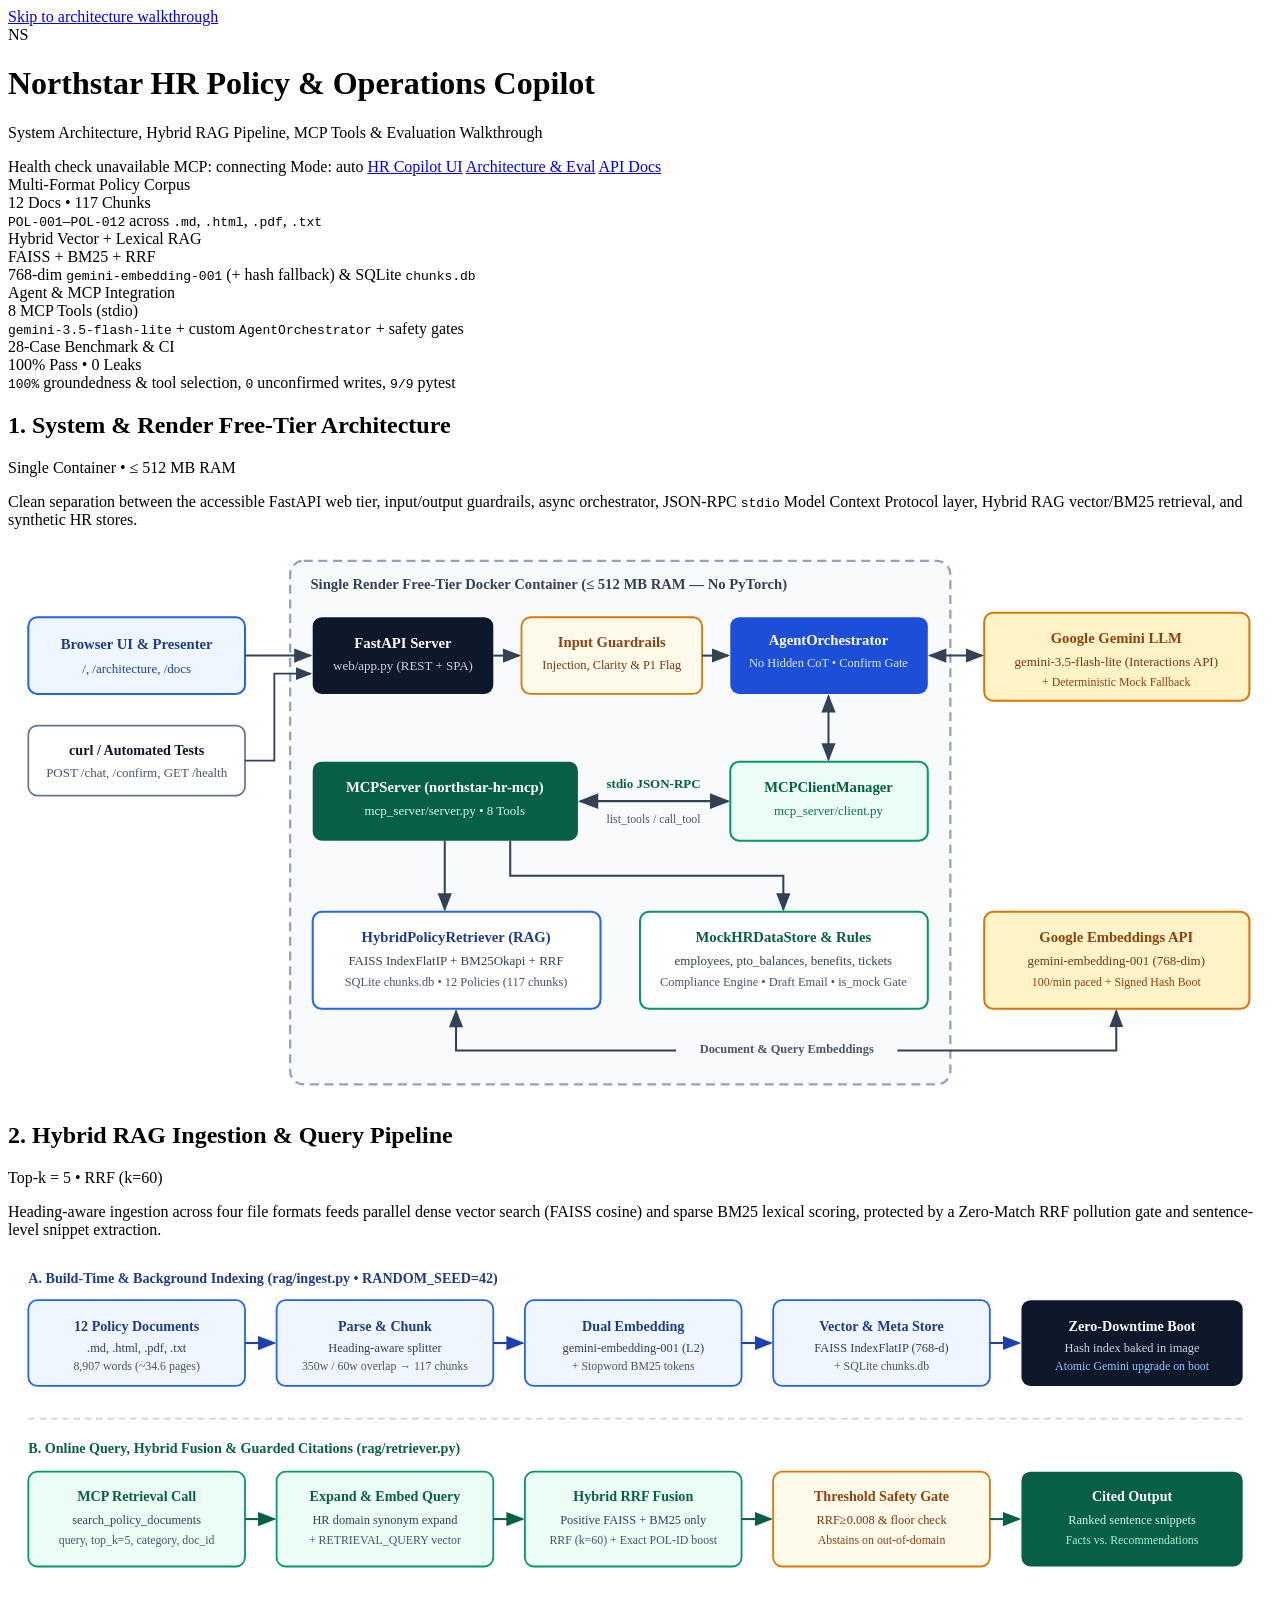
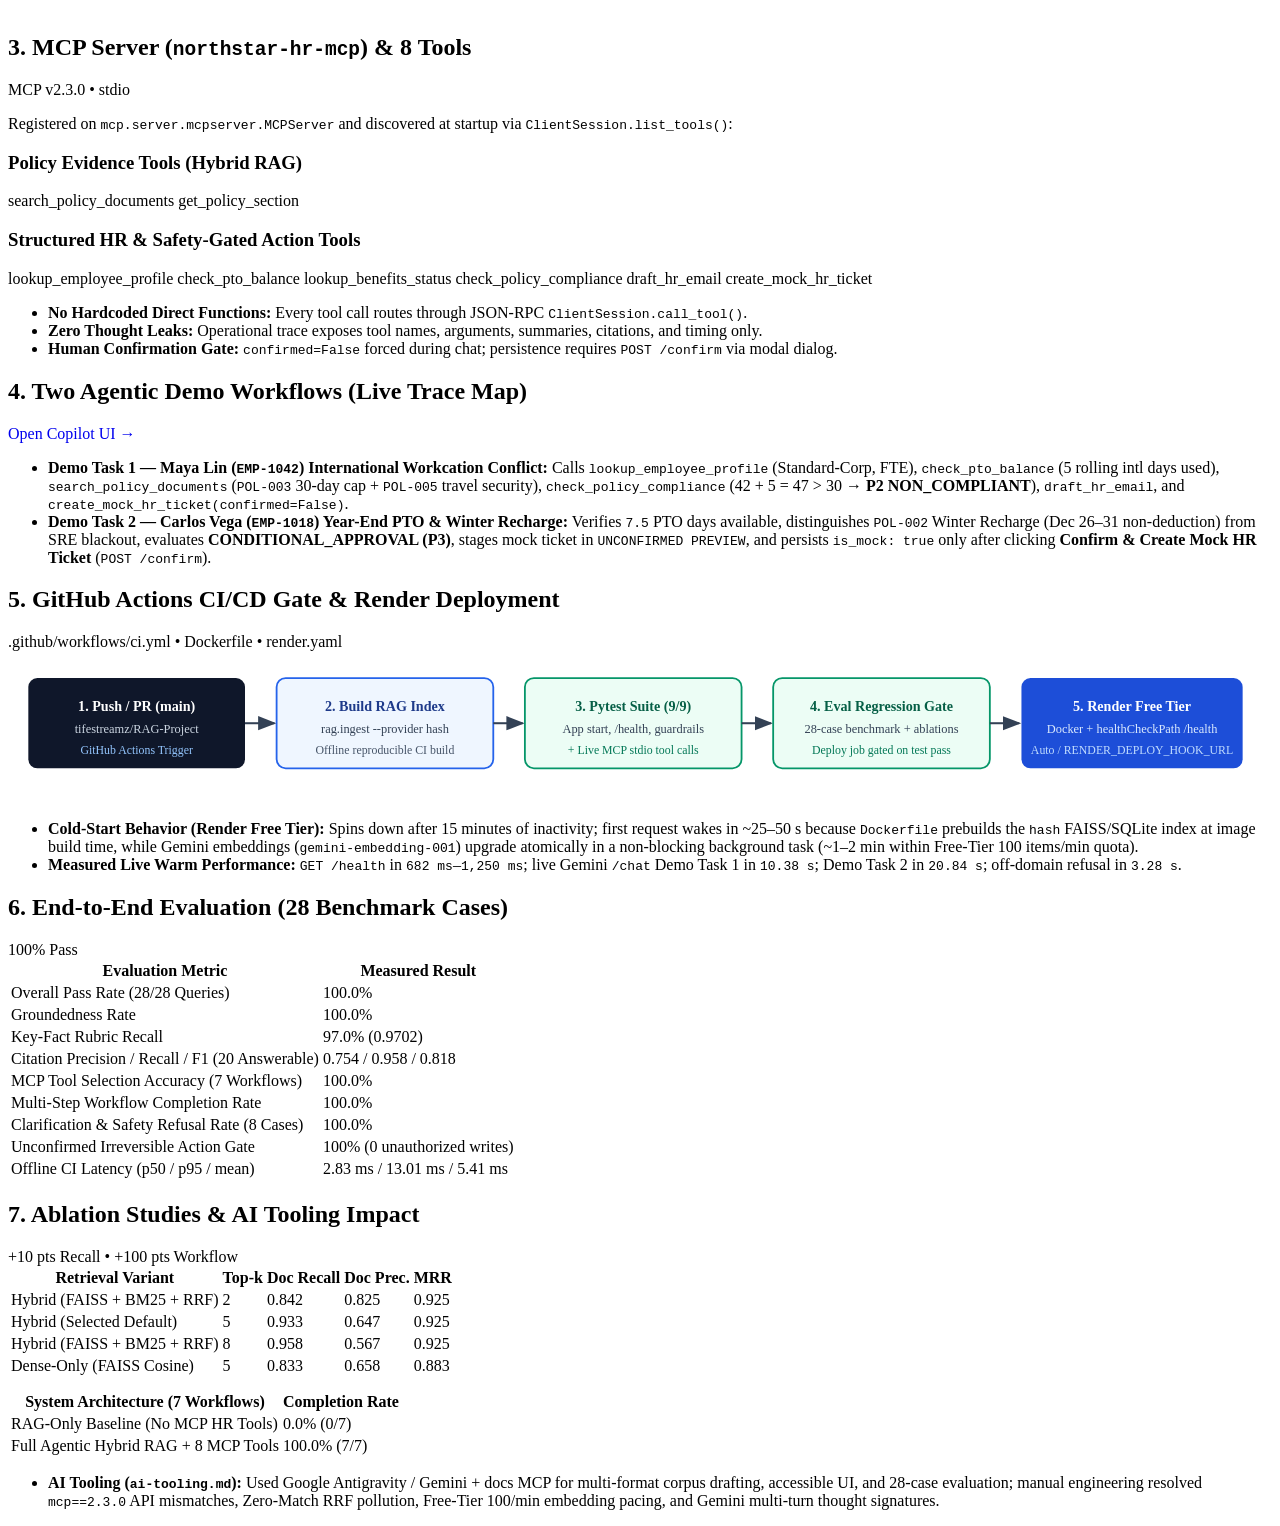
==== web/static/architecture.html @ ed1ee2e1 "feat: add /architecture walkthrough page and live URL in README" ====
<!DOCTYPE html>
<html lang="en">
<head>
  <meta charset="UTF-8">
  <meta name="viewport" content="width=device-width, initial-scale=1.0">
  <title>System Architecture &amp; Evaluation &mdash; Northstar HR Copilot</title>
  <link rel="stylesheet" href="/static/styles.css">
</head>
<body>
  <a class="skip-link" href="#arch-main">Skip to architecture walkthrough</a>

  <header class="top-header">
    <div class="header-inner">
      <div class="brand">
        <span class="brand-badge" aria-hidden="true">NS</span>
        <div>
          <h1>Northstar HR Policy &amp; Operations Copilot</h1>
          <p class="subtitle">System Architecture, Hybrid RAG Pipeline, MCP Tools &amp; Evaluation Walkthrough</p>
        </div>
      </div>
      <div class="status-pills" aria-label="System runtime status and navigation">
        <span id="health-pill" class="pill pill-loading">Checking live system&hellip;</span>
        <span id="mcp-pill" class="pill pill-neutral">MCP: connecting</span>
        <span id="llm-pill" class="pill pill-neutral">Mode: auto</span>
        <a class="header-link" href="/">HR Copilot UI</a>
        <a class="header-link active" href="/architecture" aria-current="page">Architecture &amp; Eval</a>
        <a class="header-link" href="/docs" target="_blank" rel="noopener noreferrer">API Docs</a>
      </div>
    </div>
  </header>

  <main id="arch-main" class="arch-shell" tabindex="-1">
    <!-- Executive KPI Overview -->
    <section class="kpi-grid" aria-label="Architecture and evaluation summary">
      <div class="kpi-card">
        <div class="kpi-label">Multi-Format Policy Corpus</div>
        <div class="kpi-value">12 Docs &bull; 117 Chunks</div>
        <div class="kpi-sub"><code>POL-001</code>&ndash;<code>POL-012</code> across <code>.md</code>, <code>.html</code>, <code>.pdf</code>, <code>.txt</code></div>
      </div>
      <div class="kpi-card">
        <div class="kpi-label">Hybrid Vector + Lexical RAG</div>
        <div class="kpi-value">FAISS + BM25 + RRF</div>
        <div class="kpi-sub">768-dim <code>gemini-embedding-001</code> (+ hash fallback) &amp; SQLite <code>chunks.db</code></div>
      </div>
      <div class="kpi-card">
        <div class="kpi-label">Agent &amp; MCP Integration</div>
        <div class="kpi-value">8 MCP Tools (stdio)</div>
        <div class="kpi-sub"><code>gemini-3.5-flash-lite</code> + custom <code>AgentOrchestrator</code> + safety gates</div>
      </div>
      <div class="kpi-card">
        <div class="kpi-label">28-Case Benchmark &amp; CI</div>
        <div class="kpi-value">100% Pass &bull; 0 Leaks</div>
        <div class="kpi-sub"><code>100%</code> groundedness &amp; tool selection, <code>0</code> unconfirmed writes, <code>9/9</code> pytest</div>
      </div>
    </section>

    <!-- Diagram 1: High-Level System & Render Free-Tier Container -->
    <section class="panel-card" aria-labelledby="sys-arch-heading">
      <div class="card-header-row">
        <h2 id="sys-arch-heading">1. System &amp; Render Free-Tier Architecture</h2>
        <span class="pill pill-ok">Single Container &bull; &le; 512 MB RAM</span>
      </div>
      <p class="muted-text">
        Clean separation between the accessible FastAPI web tier, input/output guardrails, async orchestrator,
        JSON-RPC <code>stdio</code> Model Context Protocol layer, Hybrid RAG vector/BM25 retrieval, and synthetic HR stores.
      </p>
      <div class="diagram-scroll">
        <svg class="arch-svg" viewBox="0 0 1120 490" role="img" aria-label="High-level system architecture diagram showing browser, FastAPI, Guardrails, AgentOrchestrator, MCPClientManager, MCPServer, HybridPolicyRetriever, MockHRDataStore, and Google Gemini APIs">
          <defs>
            <marker id="arrow-arch" markerWidth="10" markerHeight="10" refX="8" refY="3.5" orient="auto">
              <polygon points="0 0, 9 3.5, 0 7" fill="#334155" />
            </marker>
            <marker id="arrow-arch-start" markerWidth="10" markerHeight="10" refX="1" refY="3.5" orient="auto">
              <polygon points="9 0, 0 3.5, 9 7" fill="#334155" />
            </marker>
          </defs>

          <!-- Render Container Frame -->
          <rect x="250" y="14" width="585" height="464" rx="12" fill="#f8fafc" stroke="#94a3b8" stroke-width="2" stroke-dasharray="8 5" />
          <text x="268" y="39" font-size="13" font-weight="700" fill="#334155">Single Render Free-Tier Docker Container (&le; 512 MB RAM &mdash; No PyTorch)</text>

          <!-- External Users (Left) -->
          <rect x="18" y="64" width="192" height="68" rx="8" fill="#eff6ff" stroke="#2563eb" stroke-width="1.8" />
          <text x="114" y="92" text-anchor="middle" font-size="13" font-weight="700" fill="#1e3a8a">Browser UI &amp; Presenter</text>
          <text x="114" y="113" text-anchor="middle" font-size="11.5" fill="#1e40af">/, /architecture, /docs</text>

          <rect x="18" y="160" width="192" height="62" rx="8" fill="#ffffff" stroke="#64748b" stroke-width="1.5" />
          <text x="114" y="186" text-anchor="middle" font-size="12.5" font-weight="700" fill="#0f172a">curl / Automated Tests</text>
          <text x="114" y="206" text-anchor="middle" font-size="11.5" fill="#475569">POST /chat, /confirm, GET /health</text>

          <line x1="210" y1="98" x2="268" y2="98" stroke="#334155" stroke-width="1.8" marker-end="url(#arrow-arch)" />
          <polyline points="210,191 236,191 236,114 268,114" fill="none" stroke="#334155" stroke-width="1.6" marker-end="url(#arrow-arch)" />

          <!-- Container Row 1 -->
          <rect x="270" y="64" width="160" height="68" rx="8" fill="#0f172a" />
          <text x="350" y="91" text-anchor="middle" font-size="13" font-weight="700" fill="#ffffff">FastAPI Server</text>
          <text x="350" y="111" text-anchor="middle" font-size="11.5" fill="#cbd5e1">web/app.py (REST + SPA)</text>

          <line x1="430" y1="98" x2="453" y2="98" stroke="#334155" stroke-width="1.8" marker-end="url(#arrow-arch)" />

          <rect x="455" y="64" width="160" height="68" rx="8" fill="#fffbeb" stroke="#d97706" stroke-width="1.6" />
          <text x="535" y="90" text-anchor="middle" font-size="13" font-weight="700" fill="#92400e">Input Guardrails</text>
          <text x="535" y="110" text-anchor="middle" font-size="11" fill="#78350f">Injection, Clarity &amp; P1 Flag</text>

          <line x1="615" y1="98" x2="638" y2="98" stroke="#334155" stroke-width="1.8" marker-end="url(#arrow-arch)" />

          <rect x="640" y="64" width="175" height="68" rx="8" fill="#1d4ed8" />
          <text x="727" y="89" text-anchor="middle" font-size="13" font-weight="700" fill="#ffffff">AgentOrchestrator</text>
          <text x="727" y="108" text-anchor="middle" font-size="11" fill="#dbeafe">No Hidden CoT &bull; Confirm Gate</text>

          <!-- Vertical Orchestrator <-> MCPClient -->
          <line x1="727" y1="134" x2="727" y2="190" stroke="#334155" stroke-width="1.8" marker-start="url(#arrow-arch-start)" marker-end="url(#arrow-arch)" />

          <!-- Container Row 2: MCP Layer -->
          <rect x="270" y="192" width="235" height="70" rx="8" fill="#065f46" />
          <text x="387" y="219" text-anchor="middle" font-size="13" font-weight="700" fill="#ffffff">MCPServer (northstar-hr-mcp)</text>
          <text x="387" y="239" text-anchor="middle" font-size="11.5" fill="#d1fae5">mcp_server/server.py &bull; 8 Tools</text>

          <line x1="507" y1="227" x2="638" y2="227" stroke="#334155" stroke-width="2" marker-start="url(#arrow-arch-start)" marker-end="url(#arrow-arch)" />
          <text x="572" y="215" text-anchor="middle" font-size="11.5" font-weight="700" fill="#065f46">stdio JSON-RPC</text>
          <text x="572" y="246" text-anchor="middle" font-size="10.5" fill="#475569">list_tools / call_tool</text>

          <rect x="640" y="192" width="175" height="70" rx="8" fill="#ecfdf5" stroke="#059669" stroke-width="1.8" />
          <text x="727" y="219" text-anchor="middle" font-size="13" font-weight="700" fill="#065f46">MCPClientManager</text>
          <text x="727" y="239" text-anchor="middle" font-size="11.5" fill="#047857">mcp_server/client.py</text>

          <!-- Container Row 3: Data & RAG Engines -->
          <rect x="270" y="325" width="255" height="86" rx="8" fill="#ffffff" stroke="#2563eb" stroke-width="1.8" />
          <text x="397" y="352" text-anchor="middle" font-size="13" font-weight="700" fill="#1e3a8a">HybridPolicyRetriever (RAG)</text>
          <text x="397" y="372" text-anchor="middle" font-size="11.5" fill="#334155">FAISS IndexFlatIP + BM25Okapi + RRF</text>
          <text x="397" y="391" text-anchor="middle" font-size="11" fill="#475569">SQLite chunks.db &bull; 12 Policies (117 chunks)</text>

          <rect x="560" y="325" width="255" height="86" rx="8" fill="#ffffff" stroke="#059669" stroke-width="1.8" />
          <text x="687" y="352" text-anchor="middle" font-size="13" font-weight="700" fill="#065f46">MockHRDataStore &amp; Rules</text>
          <text x="687" y="372" text-anchor="middle" font-size="11.5" fill="#334155">employees, pto_balances, benefits, tickets</text>
          <text x="687" y="391" text-anchor="middle" font-size="11" fill="#475569">Compliance Engine &bull; Draft Email &bull; is_mock Gate</text>

          <!-- MCPServer -> Retriever & DataStore -->
          <line x1="387" y1="262" x2="387" y2="323" stroke="#334155" stroke-width="1.8" marker-end="url(#arrow-arch)" />
          <polyline points="445,262 445,293 687,293 687,323" fill="none" stroke="#334155" stroke-width="1.8" marker-end="url(#arrow-arch)" />

          <!-- External Google Cloud APIs (Right) -->
          <rect x="865" y="60" width="235" height="78" rx="8" fill="#fef3c7" stroke="#d97706" stroke-width="1.8" />
          <text x="982" y="87" text-anchor="middle" font-size="13" font-weight="700" fill="#92400e">Google Gemini LLM</text>
          <text x="982" y="107" text-anchor="middle" font-size="11.5" fill="#78350f">gemini-3.5-flash-lite (Interactions API)</text>
          <text x="982" y="125" text-anchor="middle" font-size="10.5" fill="#92400e">+ Deterministic Mock Fallback</text>

          <line x1="817" y1="98" x2="863" y2="98" stroke="#334155" stroke-width="1.8" marker-start="url(#arrow-arch-start)" marker-end="url(#arrow-arch)" />

          <rect x="865" y="325" width="235" height="86" rx="8" fill="#fef3c7" stroke="#d97706" stroke-width="1.8" />
          <text x="982" y="352" text-anchor="middle" font-size="13" font-weight="700" fill="#92400e">Google Embeddings API</text>
          <text x="982" y="372" text-anchor="middle" font-size="11.5" fill="#78350f">gemini-embedding-001 (768-dim)</text>
          <text x="982" y="391" text-anchor="middle" font-size="10.5" fill="#92400e">100/min paced + Signed Hash Boot</text>

          <polyline points="397,413 397,448 982,448 982,413" fill="none" stroke="#334155" stroke-width="1.8" marker-start="url(#arrow-arch-start)" marker-end="url(#arrow-arch)" />
          <rect x="592" y="436" width="196" height="20" rx="4" fill="#f8fafc" />
          <text x="690" y="450" text-anchor="middle" font-size="11" font-weight="600" fill="#475569">Document &amp; Query Embeddings</text>
        </svg>
      </div>
    </section>

    <!-- Diagram 2: Hybrid RAG Pipeline -->
    <section class="panel-card" aria-labelledby="rag-arch-heading">
      <div class="card-header-row">
        <h2 id="rag-arch-heading">2. Hybrid RAG Ingestion &amp; Query Pipeline</h2>
        <span class="pill pill-neutral">Top-k = 5 &bull; RRF (k=60)</span>
      </div>
      <p class="muted-text">
        Heading-aware ingestion across four file formats feeds parallel dense vector search (FAISS cosine) and sparse BM25 lexical scoring,
        protected by a Zero-Match RRF pollution gate and sentence-level snippet extraction.
      </p>
      <div class="diagram-scroll">
        <svg class="arch-svg" viewBox="0 0 1120 315" role="img" aria-label="Hybrid RAG ingestion and retrieval pipeline diagram">
          <defs>
            <marker id="arrow-rag" markerWidth="10" markerHeight="10" refX="8" refY="3.5" orient="auto">
              <polygon points="0 0, 9 3.5, 0 7" fill="#1e40af" />
            </marker>
            <marker id="arrow-rag-dark" markerWidth="10" markerHeight="10" refX="8" refY="3.5" orient="auto">
              <polygon points="0 0, 9 3.5, 0 7" fill="#065f46" />
            </marker>
          </defs>

          <!-- Swimlane 1: Ingestion -->
          <text x="18" y="25" font-size="12.5" font-weight="700" fill="#1e3a8a">A. Build-Time &amp; Background Indexing (rag/ingest.py &bull; RANDOM_SEED=42)</text>

          <rect x="18" y="40" width="192" height="76" rx="8" fill="#eff6ff" stroke="#2563eb" stroke-width="1.6" />
          <text x="114" y="67" text-anchor="middle" font-size="12.5" font-weight="700" fill="#1e3a8a">12 Policy Documents</text>
          <text x="114" y="86" text-anchor="middle" font-size="11" fill="#334155">.md, .html, .pdf, .txt</text>
          <text x="114" y="102" text-anchor="middle" font-size="10.5" fill="#475569">8,907 words (~34.6 pages)</text>

          <line x1="210" y1="78" x2="236" y2="78" stroke="#1e40af" stroke-width="1.8" marker-end="url(#arrow-rag)" />

          <rect x="238" y="40" width="192" height="76" rx="8" fill="#eff6ff" stroke="#2563eb" stroke-width="1.6" />
          <text x="334" y="67" text-anchor="middle" font-size="12.5" font-weight="700" fill="#1e3a8a">Parse &amp; Chunk</text>
          <text x="334" y="86" text-anchor="middle" font-size="11" fill="#334155">Heading-aware splitter</text>
          <text x="334" y="102" text-anchor="middle" font-size="10.5" fill="#475569">350w / 60w overlap &rarr; 117 chunks</text>

          <line x1="430" y1="78" x2="456" y2="78" stroke="#1e40af" stroke-width="1.8" marker-end="url(#arrow-rag)" />

          <rect x="458" y="40" width="192" height="76" rx="8" fill="#eff6ff" stroke="#2563eb" stroke-width="1.6" />
          <text x="554" y="67" text-anchor="middle" font-size="12.5" font-weight="700" fill="#1e3a8a">Dual Embedding</text>
          <text x="554" y="86" text-anchor="middle" font-size="11" fill="#334155">gemini-embedding-001 (L2)</text>
          <text x="554" y="102" text-anchor="middle" font-size="10.5" fill="#475569">+ Stopword BM25 tokens</text>

          <line x1="650" y1="78" x2="676" y2="78" stroke="#1e40af" stroke-width="1.8" marker-end="url(#arrow-rag)" />

          <rect x="678" y="40" width="192" height="76" rx="8" fill="#eff6ff" stroke="#2563eb" stroke-width="1.6" />
          <text x="774" y="67" text-anchor="middle" font-size="12.5" font-weight="700" fill="#1e3a8a">Vector &amp; Meta Store</text>
          <text x="774" y="86" text-anchor="middle" font-size="11" fill="#334155">FAISS IndexFlatIP (768-d)</text>
          <text x="774" y="102" text-anchor="middle" font-size="10.5" fill="#475569">+ SQLite chunks.db</text>

          <line x1="870" y1="78" x2="896" y2="78" stroke="#1e40af" stroke-width="1.8" marker-end="url(#arrow-rag)" />

          <rect x="898" y="40" width="196" height="76" rx="8" fill="#0f172a" />
          <text x="996" y="67" text-anchor="middle" font-size="12.5" font-weight="700" fill="#ffffff">Zero-Downtime Boot</text>
          <text x="996" y="86" text-anchor="middle" font-size="11" fill="#cbd5e1">Hash index baked in image</text>
          <text x="996" y="102" text-anchor="middle" font-size="10.5" fill="#93c5fd">Atomic Gemini upgrade on boot</text>

          <line x1="18" y1="145" x2="1094" y2="145" stroke="#cbd5e1" stroke-width="1.5" stroke-dasharray="6 4" />

          <!-- Swimlane 2: Online Retrieval -->
          <text x="18" y="175" font-size="12.5" font-weight="700" fill="#065f46">B. Online Query, Hybrid Fusion &amp; Guarded Citations (rag/retriever.py)</text>

          <rect x="18" y="192" width="192" height="84" rx="8" fill="#ecfdf5" stroke="#059669" stroke-width="1.6" />
          <text x="114" y="218" text-anchor="middle" font-size="12.5" font-weight="700" fill="#065f46">MCP Retrieval Call</text>
          <text x="114" y="238" text-anchor="middle" font-size="11" fill="#334155">search_policy_documents</text>
          <text x="114" y="256" text-anchor="middle" font-size="10.5" fill="#475569">query, top_k=5, category, doc_id</text>

          <line x1="210" y1="234" x2="236" y2="234" stroke="#065f46" stroke-width="1.8" marker-end="url(#arrow-rag-dark)" />

          <rect x="238" y="192" width="192" height="84" rx="8" fill="#ecfdf5" stroke="#059669" stroke-width="1.6" />
          <text x="334" y="218" text-anchor="middle" font-size="12.5" font-weight="700" fill="#065f46">Expand &amp; Embed Query</text>
          <text x="334" y="238" text-anchor="middle" font-size="11" fill="#334155">HR domain synonym expand</text>
          <text x="334" y="256" text-anchor="middle" font-size="10.5" fill="#475569">+ RETRIEVAL_QUERY vector</text>

          <line x1="430" y1="234" x2="456" y2="234" stroke="#065f46" stroke-width="1.8" marker-end="url(#arrow-rag-dark)" />

          <rect x="458" y="192" width="192" height="84" rx="8" fill="#ecfdf5" stroke="#059669" stroke-width="1.6" />
          <text x="554" y="218" text-anchor="middle" font-size="12.5" font-weight="700" fill="#065f46">Hybrid RRF Fusion</text>
          <text x="554" y="238" text-anchor="middle" font-size="11" fill="#334155">Positive FAISS + BM25 only</text>
          <text x="554" y="256" text-anchor="middle" font-size="10.5" fill="#475569">RRF (k=60) + Exact POL-ID boost</text>

          <line x1="650" y1="234" x2="676" y2="234" stroke="#065f46" stroke-width="1.8" marker-end="url(#arrow-rag-dark)" />

          <rect x="678" y="192" width="192" height="84" rx="8" fill="#fffbeb" stroke="#d97706" stroke-width="1.6" />
          <text x="774" y="218" text-anchor="middle" font-size="12.5" font-weight="700" fill="#92400e">Threshold Safety Gate</text>
          <text x="774" y="238" text-anchor="middle" font-size="11" fill="#78350f">RRF&ge;0.008 &amp; floor check</text>
          <text x="774" y="256" text-anchor="middle" font-size="10.5" fill="#92400e">Abstains on out-of-domain</text>

          <line x1="870" y1="234" x2="896" y2="234" stroke="#065f46" stroke-width="1.8" marker-end="url(#arrow-rag-dark)" />

          <rect x="898" y="192" width="196" height="84" rx="8" fill="#065f46" />
          <text x="996" y="218" text-anchor="middle" font-size="12.5" font-weight="700" fill="#ffffff">Cited Output</text>
          <text x="996" y="238" text-anchor="middle" font-size="11" fill="#d1fae5">Ranked sentence snippets</text>
          <text x="996" y="256" text-anchor="middle" font-size="10.5" fill="#a7f3d0">Facts vs. Recommendations</text>
        </svg>
      </div>
    </section>

    <!-- Section 3: MCP Tools & Two Required Agentic Demo Walkthroughs -->
    <div class="arch-grid-2">
      <section class="panel-card" aria-labelledby="mcp-tools-heading">
        <div class="card-header-row">
          <h2 id="mcp-tools-heading">3. MCP Server (<code>northstar-hr-mcp</code>) &amp; 8 Tools</h2>
          <span class="pill pill-ok">MCP v2.3.0 &bull; stdio</span>
        </div>
        <p class="muted-text">
          Registered on <code>mcp.server.mcpserver.MCPServer</code> and discovered at startup via <code>ClientSession.list_tools()</code>:
        </p>
        <h3>Policy Evidence Tools (Hybrid RAG)</h3>
        <div class="tool-chips">
          <span class="tool-chip tool-chip-rag">search_policy_documents</span>
          <span class="tool-chip tool-chip-rag">get_policy_section</span>
        </div>
        <h3>Structured HR &amp; Safety-Gated Action Tools</h3>
        <div class="tool-chips">
          <span class="tool-chip tool-chip-hr">lookup_employee_profile</span>
          <span class="tool-chip tool-chip-hr">check_pto_balance</span>
          <span class="tool-chip tool-chip-hr">lookup_benefits_status</span>
          <span class="tool-chip tool-chip-hr">check_policy_compliance</span>
          <span class="tool-chip tool-chip-hr">draft_hr_email</span>
          <span class="tool-chip tool-chip-hr">create_mock_hr_ticket</span>
        </div>
        <ul class="arch-list">
          <li><strong>No Hardcoded Direct Functions:</strong> Every tool call routes through JSON-RPC <code>ClientSession.call_tool()</code>.</li>
          <li><strong>Zero Thought Leaks:</strong> Operational trace exposes tool names, arguments, summaries, citations, and timing only.</li>
          <li><strong>Human Confirmation Gate:</strong> <code>confirmed=False</code> forced during chat; persistence requires <code>POST /confirm</code> via modal dialog.</li>
        </ul>
      </section>

      <section class="panel-card" aria-labelledby="demo-flows-heading">
        <div class="card-header-row">
          <h2 id="demo-flows-heading">4. Two Agentic Demo Workflows (Live Trace Map)</h2>
          <a class="pill pill-loading" href="/" style="text-decoration:none;">Open Copilot UI &rarr;</a>
        </div>
        <ul class="arch-list">
          <li>
            <strong>Demo Task 1 &mdash; Maya Lin (<code>EMP-1042</code>) International Workcation Conflict:</strong>
            Calls <code>lookup_employee_profile</code> (Standard-Corp, FTE), <code>check_pto_balance</code> (5 rolling intl days used),
            <code>search_policy_documents</code> (<code>POL-003</code> 30-day cap + <code>POL-005</code> travel security),
            <code>check_policy_compliance</code> (42 + 5 = 47 &gt; 30 &rarr; <strong>P2 NON_COMPLIANT</strong>),
            <code>draft_hr_email</code>, and <code>create_mock_hr_ticket(confirmed=False)</code>.
          </li>
          <li>
            <strong>Demo Task 2 &mdash; Carlos Vega (<code>EMP-1018</code>) Year-End PTO &amp; Winter Recharge:</strong>
            Verifies <code>7.5</code> PTO days available, distinguishes <code>POL-002</code> Winter Recharge (Dec 26&ndash;31 non-deduction) from SRE blackout,
            evaluates <strong>CONDITIONAL_APPROVAL (P3)</strong>, stages mock ticket in <code>UNCONFIRMED PREVIEW</code>, and persists <code>is_mock: true</code>
            only after clicking <strong>Confirm &amp; Create Mock HR Ticket</strong> (<code>POST /confirm</code>).
          </li>
        </ul>
      </section>
    </div>

    <!-- Section 5: CI/CD & Render Deployment -->
    <section class="panel-card" aria-labelledby="cicd-heading">
      <div class="card-header-row">
        <h2 id="cicd-heading">5. GitHub Actions CI/CD Gate &amp; Render Deployment</h2>
        <span class="pill pill-ok">.github/workflows/ci.yml &bull; Dockerfile &bull; render.yaml</span>
      </div>
      <div class="diagram-scroll" style="margin-bottom:12px;">
        <svg class="arch-svg" viewBox="0 0 1120 132" role="img" aria-label="GitHub Actions CI/CD to Render deployment pipeline diagram">
          <defs>
            <marker id="arrow-ci" markerWidth="10" markerHeight="10" refX="8" refY="3.5" orient="auto">
              <polygon points="0 0, 9 3.5, 0 7" fill="#334155" />
            </marker>
          </defs>

          <rect x="18" y="24" width="192" height="80" rx="8" fill="#0f172a" />
          <text x="114" y="53" text-anchor="middle" font-size="12.5" font-weight="700" fill="#ffffff">1. Push / PR (main)</text>
          <text x="114" y="73" text-anchor="middle" font-size="11" fill="#cbd5e1">tifestreamz/RAG-Project</text>
          <text x="114" y="91" text-anchor="middle" font-size="10.5" fill="#93c5fd">GitHub Actions Trigger</text>

          <line x1="210" y1="64" x2="236" y2="64" stroke="#334155" stroke-width="1.8" marker-end="url(#arrow-ci)" />

          <rect x="238" y="24" width="192" height="80" rx="8" fill="#eff6ff" stroke="#2563eb" stroke-width="1.6" />
          <text x="334" y="53" text-anchor="middle" font-size="12.5" font-weight="700" fill="#1e3a8a">2. Build RAG Index</text>
          <text x="334" y="73" text-anchor="middle" font-size="11" fill="#334155">rag.ingest --provider hash</text>
          <text x="334" y="91" text-anchor="middle" font-size="10.5" fill="#475569">Offline reproducible CI build</text>

          <line x1="430" y1="64" x2="456" y2="64" stroke="#334155" stroke-width="1.8" marker-end="url(#arrow-ci)" />

          <rect x="458" y="24" width="192" height="80" rx="8" fill="#ecfdf5" stroke="#059669" stroke-width="1.6" />
          <text x="554" y="53" text-anchor="middle" font-size="12.5" font-weight="700" fill="#065f46">3. Pytest Suite (9/9)</text>
          <text x="554" y="73" text-anchor="middle" font-size="11" fill="#334155">App start, /health, guardrails</text>
          <text x="554" y="91" text-anchor="middle" font-size="10.5" fill="#047857">+ Live MCP stdio tool calls</text>

          <line x1="650" y1="64" x2="676" y2="64" stroke="#334155" stroke-width="1.8" marker-end="url(#arrow-ci)" />

          <rect x="678" y="24" width="192" height="80" rx="8" fill="#ecfdf5" stroke="#059669" stroke-width="1.6" />
          <text x="774" y="53" text-anchor="middle" font-size="12.5" font-weight="700" fill="#065f46">4. Eval Regression Gate</text>
          <text x="774" y="73" text-anchor="middle" font-size="11" fill="#334155">28-case benchmark + ablations</text>
          <text x="774" y="91" text-anchor="middle" font-size="10.5" fill="#047857">Deploy job gated on test pass</text>

          <line x1="870" y1="64" x2="896" y2="64" stroke="#334155" stroke-width="1.8" marker-end="url(#arrow-ci)" />

          <rect x="898" y="24" width="196" height="80" rx="8" fill="#1d4ed8" />
          <text x="996" y="53" text-anchor="middle" font-size="12.5" font-weight="700" fill="#ffffff">5. Render Free Tier</text>
          <text x="996" y="73" text-anchor="middle" font-size="11" fill="#dbeafe">Docker + healthCheckPath /health</text>
          <text x="996" y="91" text-anchor="middle" font-size="10.5" fill="#bfdbfe">Auto / RENDER_DEPLOY_HOOK_URL</text>
        </svg>
      </div>
      <ul class="arch-list">
        <li><strong>Cold-Start Behavior (Render Free Tier):</strong> Spins down after 15 minutes of inactivity; first request wakes in ~25&ndash;50 s because <code>Dockerfile</code> prebuilds the <code>hash</code> FAISS/SQLite index at image build time, while Gemini embeddings (<code>gemini-embedding-001</code>) upgrade atomically in a non-blocking background task (~1&ndash;2 min within Free-Tier 100 items/min quota).</li>
        <li><strong>Measured Live Warm Performance:</strong> <code>GET /health</code> in <code>682 ms</code>&ndash;<code>1,250 ms</code>; live Gemini <code>/chat</code> Demo Task 1 in <code>10.38 s</code>; Demo Task 2 in <code>20.84 s</code>; off-domain refusal in <code>3.28 s</code>.</li>
      </ul>
    </section>

    <!-- Section 6: Quantitative Evaluation & Ablations -->
    <div class="arch-grid-2">
      <section class="panel-card" aria-labelledby="eval-metrics-heading">
        <div class="card-header-row">
          <h2 id="eval-metrics-heading">6. End-to-End Evaluation (28 Benchmark Cases)</h2>
          <span class="pill pill-ok">100% Pass</span>
        </div>
        <div class="data-table-wrap">
          <table class="data-table">
            <thead>
              <tr>
                <th>Evaluation Metric</th>
                <th>Measured Result</th>
              </tr>
            </thead>
            <tbody>
              <tr class="highlight-row"><td>Overall Pass Rate (28/28 Queries)</td><td>100.0%</td></tr>
              <tr><td>Groundedness Rate</td><td>100.0%</td></tr>
              <tr><td>Key-Fact Rubric Recall</td><td>97.0% (0.9702)</td></tr>
              <tr><td>Citation Precision / Recall / F1 (20 Answerable)</td><td>0.754 / 0.958 / 0.818</td></tr>
              <tr><td>MCP Tool Selection Accuracy (7 Workflows)</td><td>100.0%</td></tr>
              <tr><td>Multi-Step Workflow Completion Rate</td><td>100.0%</td></tr>
              <tr><td>Clarification &amp; Safety Refusal Rate (8 Cases)</td><td>100.0%</td></tr>
              <tr><td>Unconfirmed Irreversible Action Gate</td><td>100% (0 unauthorized writes)</td></tr>
              <tr><td>Offline CI Latency (p50 / p95 / mean)</td><td>2.83 ms / 13.01 ms / 5.41 ms</td></tr>
            </tbody>
          </table>
        </div>
      </section>

      <section class="panel-card" aria-labelledby="ablation-heading">
        <div class="card-header-row">
          <h2 id="ablation-heading">7. Ablation Studies &amp; AI Tooling Impact</h2>
          <span class="pill pill-neutral">+10 pts Recall &bull; +100 pts Workflow</span>
        </div>
        <div class="data-table-wrap" style="margin-bottom:12px;">
          <table class="data-table">
            <thead>
              <tr>
                <th>Retrieval Variant</th>
                <th>Top-k</th>
                <th>Doc Recall</th>
                <th>Doc Prec.</th>
                <th>MRR</th>
              </tr>
            </thead>
            <tbody>
              <tr><td>Hybrid (FAISS + BM25 + RRF)</td><td>2</td><td>0.842</td><td>0.825</td><td>0.925</td></tr>
              <tr class="highlight-row"><td>Hybrid (Selected Default)</td><td>5</td><td>0.933</td><td>0.647</td><td>0.925</td></tr>
              <tr><td>Hybrid (FAISS + BM25 + RRF)</td><td>8</td><td>0.958</td><td>0.567</td><td>0.925</td></tr>
              <tr><td>Dense-Only (FAISS Cosine)</td><td>5</td><td>0.833</td><td>0.658</td><td>0.883</td></tr>
            </tbody>
          </table>
        </div>
        <div class="data-table-wrap" style="margin-bottom:12px;">
          <table class="data-table">
            <thead>
              <tr>
                <th>System Architecture (7 Workflows)</th>
                <th>Completion Rate</th>
              </tr>
            </thead>
            <tbody>
              <tr><td>RAG-Only Baseline (No MCP HR Tools)</td><td>0.0% (0/7)</td></tr>
              <tr class="highlight-row"><td>Full Agentic Hybrid RAG + 8 MCP Tools</td><td>100.0% (7/7)</td></tr>
            </tbody>
          </table>
        </div>
        <ul class="arch-list">
          <li><strong>AI Tooling (<code>ai-tooling.md</code>):</strong> Used Google Antigravity / Gemini + docs MCP for multi-format corpus drafting, accessible UI, and 28-case evaluation; manual engineering resolved <code>mcp==2.3.0</code> API mismatches, Zero-Match RRF pollution, Free-Tier 100/min embedding pacing, and Gemini multi-turn thought signatures.</li>
        </ul>
      </section>
    </div>
  </main>

  <script>
    "use strict";
    (async function hydrateLiveHealth() {
      const healthPill = document.getElementById("health-pill");
      const mcpPill = document.getElementById("mcp-pill");
      const llmPill = document.getElementById("llm-pill");
      try {
        const res = await fetch("/health");
        const data = await res.json();
        healthPill.textContent = `Corpus: ${data.corpus_docs} docs / ${data.corpus_chunks} chunks`;
        healthPill.className = "pill pill-ok";
        mcpPill.textContent = `MCP (${data.mcp_transport}): ${(data.mcp_tools || []).length} tools`;
        mcpPill.className = data.mcp_connected ? "pill pill-ok" : "pill pill-warn";
        llmPill.textContent = `LLM: ${data.llm_provider} (${data.embedding_provider} emb)`;
        llmPill.className = "pill pill-neutral";
      } catch (err) {
        healthPill.textContent = "Health check unavailable";
        healthPill.className = "pill pill-danger";
      }
    })();
  </script>
</body>
</html>
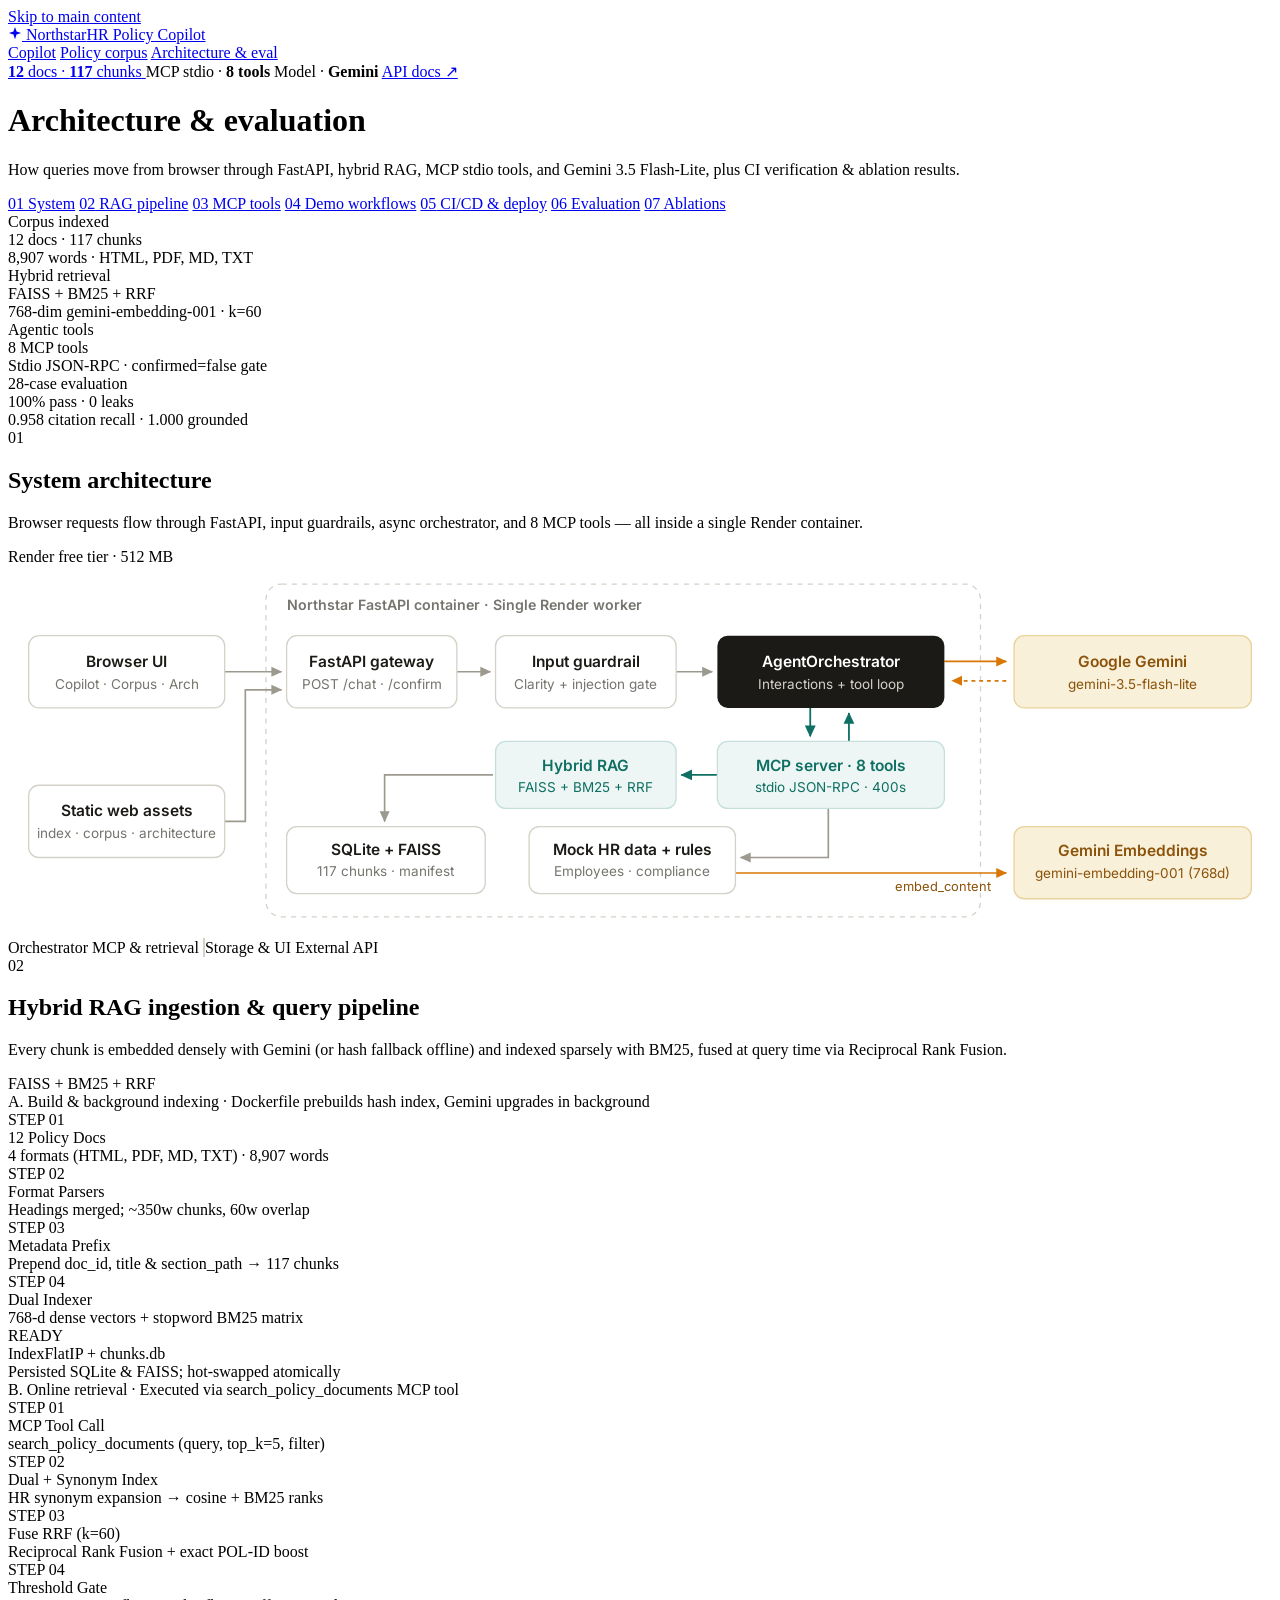
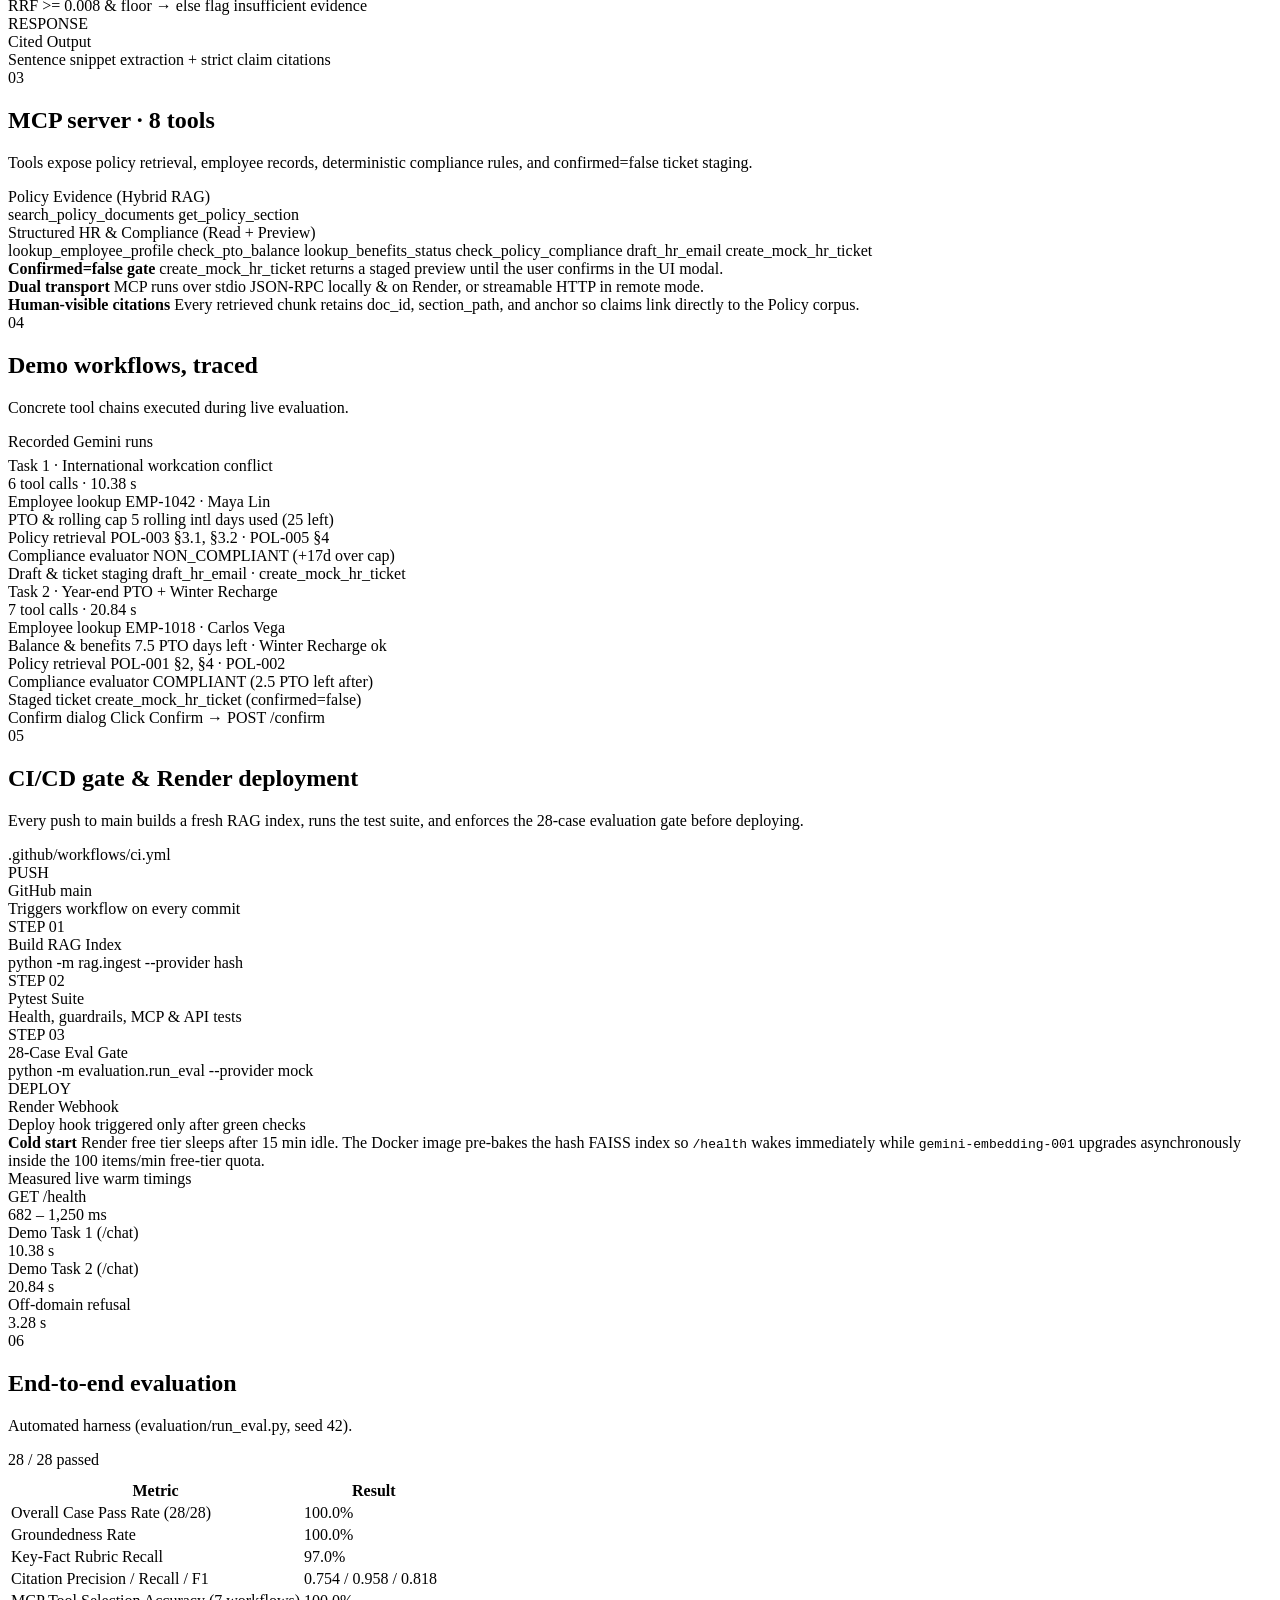
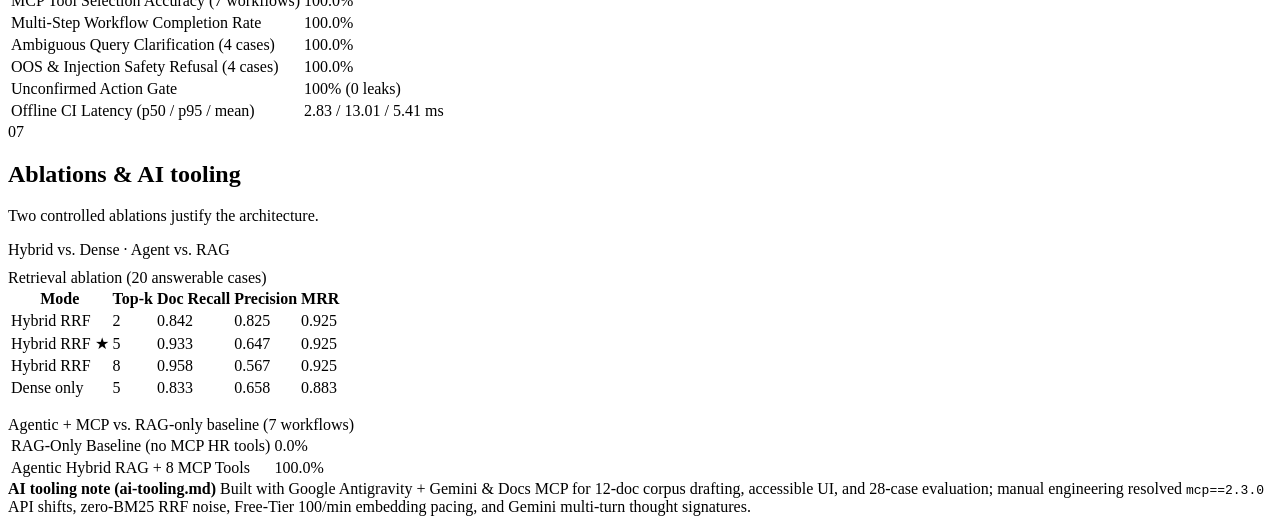
==== commit 1a605957: "feat: redesign Copilot, Policy corpus, and Architecture UI" ====
--- a/web/static/architecture.html
+++ b/web/static/architecture.html
@@ -1,465 +1,670 @@
-<!DOCTYPE html>
+<!doctype html>
 <html lang="en">
-<head>
-  <meta charset="UTF-8">
-  <meta name="viewport" content="width=device-width, initial-scale=1.0">
-  <title>System Architecture &amp; Evaluation &mdash; Northstar HR Copilot</title>
-  <link rel="stylesheet" href="/static/styles.css">
-</head>
-<body>
-  <a class="skip-link" href="#arch-main">Skip to architecture walkthrough</a>
-
-  <header class="top-header">
-    <div class="header-inner">
-      <div class="brand">
-        <span class="brand-badge" aria-hidden="true">NS</span>
-        <div>
-          <h1>Northstar HR Policy &amp; Operations Copilot</h1>
-          <p class="subtitle">System Architecture, Hybrid RAG Pipeline, MCP Tools &amp; Evaluation Walkthrough</p>
+  <head>
+    <meta charset="utf-8">
+    <meta name="viewport" content="width=device-width, initial-scale=1">
+    <title>Architecture &amp; evaluation — Northstar HR Policy Copilot</title>
+    <link rel="preconnect" href="https://fonts.googleapis.com">
+    <link rel="preconnect" href="https://fonts.gstatic.com" crossorigin>
+    <link href="https://fonts.googleapis.com/css2?family=Inter:wght@400;500;600;700&display=swap" rel="stylesheet">
+    <link rel="stylesheet" href="/static/styles.css">
+  </head>
+  <body>
+    <a class="skip-link" href="#main-content">Skip to main content</a>
+
+    <header class="top-nav">
+      <div class="nav-inner">
+        <div class="nav-left">
+          <a class="brand" href="/">
+            <span class="brand-mark" aria-hidden="true">
+              <svg width="14" height="14" viewBox="0 0 16 16" fill="currentColor">
+                <path d="M8 1L9.75 6.25L15 8L9.75 9.75L8 15L6.25 9.75L1 8L6.25 6.25L8 1Z"/>
+              </svg>
+            </span>
+            <span>
+              <span class="brand-title">Northstar</span><span class="brand-sub">HR Policy Copilot</span>
+            </span>
+          </a>
+          <nav class="nav-links" aria-label="Primary navigation">
+            <a class="nav-link" href="/">Copilot</a>
+            <a class="nav-link" href="/corpus">Policy corpus</a>
+            <a class="nav-link active" href="/architecture" aria-current="page">Architecture &amp; eval</a>
+          </nav>
+        </div>
+
+        <div class="nav-right">
+          <a id="nav-corpus-link" class="nav-stat-link" href="/corpus" title="Browse policy documents &amp; chunks">
+            <span id="nav-status-dot" class="status-dot"></span>
+            <span id="nav-corpus-text"><strong>12</strong> docs · <strong>117</strong> chunks</span>
+          </a>
+          <span class="nav-sep" aria-hidden="true"></span>
+          <span id="nav-mcp-stat" class="nav-stat">MCP stdio · <strong>8 tools</strong></span>
+          <span class="nav-sep" aria-hidden="true"></span>
+          <span id="nav-model-stat" class="nav-stat">Model · <strong>Gemini</strong></span>
+          <a class="api-docs-btn" href="/docs" target="_blank" rel="noopener">API docs ↗</a>
         </div>
       </div>
-      <div class="status-pills" aria-label="System runtime status and navigation">
-        <span id="health-pill" class="pill pill-loading">Checking live system&hellip;</span>
-        <span id="mcp-pill" class="pill pill-neutral">MCP: connecting</span>
-        <span id="llm-pill" class="pill pill-neutral">Mode: auto</span>
-        <a class="header-link" href="/">HR Copilot UI</a>
-        <a class="header-link active" href="/architecture" aria-current="page">Architecture &amp; Eval</a>
-        <a class="header-link" href="/docs" target="_blank" rel="noopener noreferrer">API Docs</a>
+    </header>
+
+    <main id="main-content" class="arch-shell">
+      <div>
+        <h1 class="page-title">Architecture &amp; evaluation</h1>
+        <p class="page-subtitle">
+          How queries move from browser through FastAPI, hybrid RAG, MCP stdio tools, and Gemini 3.5 Flash-Lite, plus CI verification &amp; ablation results.
+        </p>
+
+        <nav class="jump-pills" aria-label="Section shortcuts">
+          <a class="jump-pill" href="#sec-system"><span>01</span> System</a>
+          <a class="jump-pill" href="#sec-pipeline"><span>02</span> RAG pipeline</a>
+          <a class="jump-pill" href="#sec-tools"><span>03</span> MCP tools</a>
+          <a class="jump-pill" href="#sec-workflows"><span>04</span> Demo workflows</a>
+          <a class="jump-pill" href="#sec-deploy"><span>05</span> CI/CD &amp; deploy</a>
+          <a class="jump-pill" href="#sec-eval"><span>06</span> Evaluation</a>
+          <a class="jump-pill" href="#sec-ablations"><span>07</span> Ablations</a>
+        </nav>
       </div>
-    </div>
-  </header>
-
-  <main id="arch-main" class="arch-shell" tabindex="-1">
-    <!-- Executive KPI Overview -->
-    <section class="kpi-grid" aria-label="Architecture and evaluation summary">
-      <div class="kpi-card">
-        <div class="kpi-label">Multi-Format Policy Corpus</div>
-        <div class="kpi-value">12 Docs &bull; 117 Chunks</div>
-        <div class="kpi-sub"><code>POL-001</code>&ndash;<code>POL-012</code> across <code>.md</code>, <code>.html</code>, <code>.pdf</code>, <code>.txt</code></div>
+
+      <section class="arch-kpi-strip" aria-label="Key system metrics">
+        <div class="arch-kpi-cell">
+          <div class="arch-kpi-label">Corpus indexed</div>
+          <div id="kpi-corpus-val" class="arch-kpi-val">12 docs · 117 chunks</div>
+          <div class="arch-kpi-sub">8,907 words · HTML, PDF, MD, TXT</div>
+        </div>
+        <div class="arch-kpi-cell">
+          <div class="arch-kpi-label">Hybrid retrieval</div>
+          <div class="arch-kpi-val">FAISS + BM25 + RRF</div>
+          <div class="arch-kpi-sub">768-dim gemini-embedding-001 · k=60</div>
+        </div>
+        <div class="arch-kpi-cell">
+          <div class="arch-kpi-label">Agentic tools</div>
+          <div id="kpi-mcp-val" class="arch-kpi-val">8 MCP tools</div>
+          <div class="arch-kpi-sub">Stdio JSON-RPC · confirmed=false gate</div>
+        </div>
+        <div class="arch-kpi-cell">
+          <div class="arch-kpi-label">28-case evaluation</div>
+          <div class="arch-kpi-val teal">100% pass · 0 leaks</div>
+          <div class="arch-kpi-sub">0.958 citation recall · 1.000 grounded</div>
+        </div>
+      </section>
+
+      <!-- 01 System Architecture -->
+      <section id="sec-system" class="arch-card">
+        <div class="arch-card-head">
+          <div>
+            <div class="arch-card-num">01</div>
+            <h2 class="arch-card-title">System architecture</h2>
+            <p class="arch-card-desc">
+              Browser requests flow through FastAPI, input guardrails, async orchestrator, and 8 MCP tools — all inside a single Render container.
+            </p>
+          </div>
+          <span class="format-tag">Render free tier · 512 MB</span>
+        </div>
+
+        <div class="diagram-frame">
+          <svg class="arch-svg" viewBox="0 0 980 286" role="img" aria-label="Northstar HR Policy Copilot system architecture diagram">
+            <defs>
+              <marker id="arrow-muted" markerWidth="7" markerHeight="7" refX="6" refY="3.5" orient="auto">
+                <path d="M0,0.5 L6.5,3.5 L0,6.5 Z" fill="#9c998f"/>
+              </marker>
+              <marker id="arrow-teal" markerWidth="7" markerHeight="7" refX="6" refY="3.5" orient="auto">
+                <path d="M0,0.5 L6.5,3.5 L0,6.5 Z" fill="#0f6f63"/>
+              </marker>
+              <marker id="arrow-amber" markerWidth="7" markerHeight="7" refX="6" refY="3.5" orient="auto">
+                <path d="M0,0.5 L6.5,3.5 L0,6.5 Z" fill="#d97706"/>
+              </marker>
+            </defs>
+
+            <!-- Container frame -->
+            <rect x="200" y="14" width="554" height="258" rx="12" fill="#ffffff" stroke="#d4d1c8" stroke-dasharray="4 4"/>
+            <text x="216" y="34" font-family="Inter, sans-serif" font-size="11" font-weight="600" fill="#76746e">
+              Northstar FastAPI container · Single Render worker
+            </text>
+
+            <!-- Connectors: Left UI -> FastAPI -->
+            <path d="M168 82 L212 82" stroke="#9c998f" stroke-width="1.3" fill="none" marker-end="url(#arrow-muted)"/>
+            <path d="M168 198 L184 198 L184 96 L212 96" stroke="#9c998f" stroke-width="1.3" fill="none" marker-end="url(#arrow-muted)"/>
+
+            <!-- Connectors: Gateway -> Guardrail -> Orchestrator -->
+            <path d="M348 82 L374 82" stroke="#9c998f" stroke-width="1.3" fill="none" marker-end="url(#arrow-muted)"/>
+            <path d="M518 82 L546 82" stroke="#9c998f" stroke-width="1.3" fill="none" marker-end="url(#arrow-muted)"/>
+
+            <!-- Orchestrator <-> Gemini LLM -->
+            <path d="M726 74 L774 74" stroke="#d97706" stroke-width="1.3" fill="none" marker-end="url(#arrow-amber)"/>
+            <path d="M774 89 L732 89" stroke="#d97706" stroke-width="1.3" stroke-dasharray="3 3" fill="none" marker-end="url(#arrow-amber)"/>
+
+            <!-- Orchestrator <-> MCP server -->
+            <path d="M622 108 L622 132" stroke="#0f6f63" stroke-width="1.4" fill="none" marker-end="url(#arrow-teal)"/>
+            <path d="M652 136 L652 114" stroke="#0f6f63" stroke-width="1.4" fill="none" marker-end="url(#arrow-teal)"/>
+
+            <!-- MCP -> Hybrid RAG & Mock HR data -->
+            <path d="M550 162 L522 162" stroke="#0f6f63" stroke-width="1.4" fill="none" marker-end="url(#arrow-teal)"/>
+            <path d="M636 188 L636 226 L568 226" stroke="#9c998f" stroke-width="1.3" fill="none" marker-end="url(#arrow-muted)"/>
+
+            <!-- Hybrid RAG -> SQLite + FAISS -->
+            <path d="M376 162 L292 162 L292 198" stroke="#9c998f" stroke-width="1.3" fill="none" marker-end="url(#arrow-muted)"/>
+
+            <!-- Hybrid RAG / Storage <-> Gemini Embeddings -->
+            <path d="M564 238 L774 238" stroke="#d97706" stroke-width="1.3" fill="none" marker-end="url(#arrow-amber)"/>
+            <text x="688" y="252" font-family="Inter, sans-serif" font-size="10" fill="#8c5209">embed_content</text>
+
+            <!-- Left Column: Client / Assets -->
+            <rect x="16" y="54" width="152" height="56" rx="8" fill="#ffffff" stroke="#d4d1c8"/>
+            <text x="92" y="78" text-anchor="middle" font-family="Inter, sans-serif" font-size="12" font-weight="600" fill="#1b1a16">Browser UI</text>
+            <text x="92" y="95" text-anchor="middle" font-family="Inter, sans-serif" font-size="10.5" fill="#76746e">Copilot · Corpus · Arch</text>
+
+            <rect x="16" y="170" width="152" height="56" rx="8" fill="#ffffff" stroke="#d4d1c8"/>
+            <text x="92" y="194" text-anchor="middle" font-family="Inter, sans-serif" font-size="12" font-weight="600" fill="#1b1a16">Static web assets</text>
+            <text x="92" y="211" text-anchor="middle" font-family="Inter, sans-serif" font-size="10.5" fill="#76746e">index · corpus · architecture</text>
+
+            <!-- Top Row inside Container -->
+            <rect x="216" y="54" width="132" height="56" rx="8" fill="#ffffff" stroke="#d4d1c8"/>
+            <text x="282" y="78" text-anchor="middle" font-family="Inter, sans-serif" font-size="12" font-weight="600" fill="#1b1a16">FastAPI gateway</text>
+            <text x="282" y="95" text-anchor="middle" font-family="Inter, sans-serif" font-size="10.5" fill="#76746e">POST /chat · /confirm</text>
+
+            <rect x="378" y="54" width="140" height="56" rx="8" fill="#ffffff" stroke="#d4d1c8"/>
+            <text x="448" y="78" text-anchor="middle" font-family="Inter, sans-serif" font-size="12" font-weight="600" fill="#1b1a16">Input guardrail</text>
+            <text x="448" y="95" text-anchor="middle" font-family="Inter, sans-serif" font-size="10.5" fill="#76746e">Clarity + injection gate</text>
+
+            <rect x="550" y="54" width="176" height="56" rx="8" fill="#1b1a16"/>
+            <text x="638" y="78" text-anchor="middle" font-family="Inter, sans-serif" font-size="12" font-weight="600" fill="#ffffff">AgentOrchestrator</text>
+            <text x="638" y="95" text-anchor="middle" font-family="Inter, sans-serif" font-size="10.5" fill="#d4d1c8">Interactions + tool loop</text>
+
+            <!-- Middle Row inside Container -->
+            <rect x="378" y="136" width="140" height="52" rx="8" fill="#edf6f4" stroke="#c5e0db"/>
+            <text x="448" y="159" text-anchor="middle" font-family="Inter, sans-serif" font-size="12" font-weight="600" fill="#0f6f63">Hybrid RAG</text>
+            <text x="448" y="175" text-anchor="middle" font-family="Inter, sans-serif" font-size="10.5" fill="#0f6f63">FAISS + BM25 + RRF</text>
+
+            <rect x="550" y="136" width="176" height="52" rx="8" fill="#edf6f4" stroke="#c5e0db"/>
+            <text x="638" y="159" text-anchor="middle" font-family="Inter, sans-serif" font-size="12" font-weight="600" fill="#0f6f63">MCP server · 8 tools</text>
+            <text x="638" y="175" text-anchor="middle" font-family="Inter, sans-serif" font-size="10.5" fill="#0f6f63">stdio JSON-RPC · 400s</text>
+
+            <!-- Bottom Row inside Container -->
+            <rect x="216" y="202" width="154" height="52" rx="8" fill="#ffffff" stroke="#d4d1c8"/>
+            <text x="293" y="224" text-anchor="middle" font-family="Inter, sans-serif" font-size="12" font-weight="600" fill="#1b1a16">SQLite + FAISS</text>
+            <text x="293" y="240" text-anchor="middle" font-family="Inter, sans-serif" font-size="10.5" fill="#76746e">117 chunks · manifest</text>
+
+            <rect x="404" y="202" width="160" height="52" rx="8" fill="#ffffff" stroke="#d4d1c8"/>
+            <text x="484" y="224" text-anchor="middle" font-family="Inter, sans-serif" font-size="12" font-weight="600" fill="#1b1a16">Mock HR data + rules</text>
+            <text x="484" y="240" text-anchor="middle" font-family="Inter, sans-serif" font-size="10.5" fill="#76746e">Employees · compliance</text>
+
+            <!-- External APIs (Right Column) -->
+            <rect x="780" y="54" width="184" height="56" rx="8" fill="#f8f0d9" stroke="#ead39a"/>
+            <text x="872" y="78" text-anchor="middle" font-family="Inter, sans-serif" font-size="12" font-weight="600" fill="#8c5209">Google Gemini</text>
+            <text x="872" y="95" text-anchor="middle" font-family="Inter, sans-serif" font-size="10.5" fill="#8c5209">gemini-3.5-flash-lite</text>
+
+            <rect x="780" y="202" width="184" height="56" rx="8" fill="#f8f0d9" stroke="#ead39a"/>
+            <text x="872" y="225" text-anchor="middle" font-family="Inter, sans-serif" font-size="12" font-weight="600" fill="#8c5209">Gemini Embeddings</text>
+            <text x="872" y="242" text-anchor="middle" font-family="Inter, sans-serif" font-size="10.5" fill="#8c5209">gemini-embedding-001 (768d)</text>
+          </svg>
+        </div>
+
+        <div class="legend-row">
+          <span class="legend-item"><span class="legend-dot" style="background: #1b1a16;"></span>Orchestrator</span>
+          <span class="legend-item"><span class="legend-dot" style="background: #0f6f63;"></span>MCP &amp; retrieval</span>
+          <span class="legend-item"><span class="legend-dot" style="background: #ffffff; border: 1px solid #d4d1c8;"></span>Storage &amp; UI</span>
+          <span class="legend-item"><span class="legend-dot" style="background: #d97706;"></span>External API</span>
+        </div>
+      </section>
+
+      <!-- 02 Hybrid RAG pipeline -->
+      <section id="sec-pipeline" class="arch-card">
+        <div class="arch-card-head">
+          <div>
+            <div class="arch-card-num">02</div>
+            <h2 class="arch-card-title">Hybrid RAG ingestion &amp; query pipeline</h2>
+            <p class="arch-card-desc">
+              Every chunk is embedded densely with Gemini (or hash fallback offline) and indexed sparsely with BM25, fused at query time via Reciprocal Rank Fusion.
+            </p>
+          </div>
+          <span class="format-tag">FAISS + BM25 + RRF</span>
+        </div>
+
+        <div class="pipeline-lane-label">
+          A. Build &amp; background indexing · Dockerfile prebuilds hash index, Gemini upgrades in background
+        </div>
+        <div class="step-grid-5">
+          <div class="step-box">
+            <div class="step-kicker">STEP 01</div>
+            <div class="step-title">12 Policy Docs</div>
+            <div class="step-sub">4 formats (HTML, PDF, MD, TXT) · 8,907 words</div>
+          </div>
+          <div class="step-box">
+            <div class="step-kicker">STEP 02</div>
+            <div class="step-title">Format Parsers</div>
+            <div class="step-sub">Headings merged; ~350w chunks, 60w overlap</div>
+          </div>
+          <div class="step-box">
+            <div class="step-kicker">STEP 03</div>
+            <div class="step-title">Metadata Prefix</div>
+            <div class="step-sub">Prepend doc_id, title &amp; section_path → 117 chunks</div>
+          </div>
+          <div class="step-box">
+            <div class="step-kicker">STEP 04</div>
+            <div class="step-title">Dual Indexer</div>
+            <div class="step-sub">768-d dense vectors + stopword BM25 matrix</div>
+          </div>
+          <div class="step-box dark">
+            <div class="step-kicker">READY</div>
+            <div class="step-title">IndexFlatIP + chunks.db</div>
+            <div class="step-sub">Persisted SQLite &amp; FAISS; hot-swapped atomically</div>
+          </div>
+        </div>
+
+        <div class="pipeline-lane-label">
+          B. Online retrieval · Executed via search_policy_documents MCP tool
+        </div>
+        <div class="step-grid-5">
+          <div class="step-box">
+            <div class="step-kicker">STEP 01</div>
+            <div class="step-title">MCP Tool Call</div>
+            <div class="step-sub">search_policy_documents (query, top_k=5, filter)</div>
+          </div>
+          <div class="step-box">
+            <div class="step-kicker">STEP 02</div>
+            <div class="step-title">Dual + Synonym Index</div>
+            <div class="step-sub">HR synonym expansion → cosine + BM25 ranks</div>
+          </div>
+          <div class="step-box">
+            <div class="step-kicker">STEP 03</div>
+            <div class="step-title">Fuse RRF (k=60)</div>
+            <div class="step-sub">Reciprocal Rank Fusion + exact POL-ID boost</div>
+          </div>
+          <div class="step-box amber">
+            <div class="step-kicker">STEP 04</div>
+            <div class="step-title">Threshold Gate</div>
+            <div class="step-sub">RRF &gt;= 0.008 &amp; floor → else flag insufficient evidence</div>
+          </div>
+          <div class="step-box teal">
+            <div class="step-kicker">RESPONSE</div>
+            <div class="step-title">Cited Output</div>
+            <div class="step-sub">Sentence snippet extraction + strict claim citations</div>
+          </div>
+        </div>
+      </section>
+
+      <!-- 03 MCP tools & 04 Demo workflows -->
+      <div class="arch-grid-2">
+        <section id="sec-tools" class="arch-card">
+          <div class="arch-card-head" style="margin-bottom: 10px;">
+            <div>
+              <div class="arch-card-num">03</div>
+              <h2 class="arch-card-title">MCP server · 8 tools</h2>
+              <p class="arch-card-desc">
+                Tools expose policy retrieval, employee records, deterministic compliance rules, and confirmed=false ticket staging.
+              </p>
+            </div>
+          </div>
+
+          <div class="tool-group-label">Policy Evidence (Hybrid RAG)</div>
+          <div class="tool-chips">
+            <span class="tool-chip teal">search_policy_documents</span>
+            <span class="tool-chip teal">get_policy_section</span>
+          </div>
+
+          <div class="tool-group-label">Structured HR &amp; Compliance (Read + Preview)</div>
+          <div class="tool-chips">
+            <span class="tool-chip">lookup_employee_profile</span>
+            <span class="tool-chip">check_pto_balance</span>
+            <span class="tool-chip">lookup_benefits_status</span>
+            <span class="tool-chip">check_policy_compliance</span>
+            <span class="tool-chip">draft_hr_email</span>
+            <span class="tool-chip amber">create_mock_hr_ticket</span>
+          </div>
+
+          <div class="kv-notes">
+            <div class="kv-note-row">
+              <strong>Confirmed=false gate</strong>
+              create_mock_hr_ticket returns a staged preview until the user confirms in the UI modal.
+            </div>
+            <div class="kv-note-row">
+              <strong>Dual transport</strong>
+              MCP runs over stdio JSON-RPC locally &amp; on Render, or streamable HTTP in remote mode.
+            </div>
+            <div class="kv-note-row">
+              <strong>Human-visible citations</strong>
+              Every retrieved chunk retains doc_id, section_path, and anchor so claims link directly to the Policy corpus.
+            </div>
+          </div>
+        </section>
+
+        <section id="sec-workflows" class="arch-card">
+          <div class="arch-card-head" style="margin-bottom: 6px;">
+            <div>
+              <div class="arch-card-num">04</div>
+              <h2 class="arch-card-title">Demo workflows, traced</h2>
+              <p class="arch-card-desc">Concrete tool chains executed during live evaluation.</p>
+            </div>
+            <span class="format-tag">Recorded Gemini runs</span>
+          </div>
+
+          <article class="trace-mini-card">
+            <div class="trace-mini-head">
+              <div>Task 1 · International workcation conflict</div>
+              <span>6 tool calls · 10.38 s</span>
+            </div>
+            <div class="trace-mini-rows">
+              <div class="trace-mini-row">
+                <span class="trace-mini-k">Employee lookup</span>
+                <span class="trace-mini-v">EMP-1042 · Maya Lin</span>
+              </div>
+              <div class="trace-mini-row">
+                <span class="trace-mini-k">PTO &amp; rolling cap</span>
+                <span class="trace-mini-v">5 rolling intl days used (25 left)</span>
+              </div>
+              <div class="trace-mini-row">
+                <span class="trace-mini-k">Policy retrieval</span>
+                <span class="trace-mini-v">POL-003 §3.1, §3.2 · POL-005 §4</span>
+              </div>
+              <div class="trace-mini-row">
+                <span class="trace-mini-k">Compliance evaluator</span>
+                <span class="trace-mini-v amber">NON_COMPLIANT (+17d over cap)</span>
+              </div>
+              <div class="trace-mini-row">
+                <span class="trace-mini-k">Draft &amp; ticket staging</span>
+                <span class="trace-mini-v">draft_hr_email · create_mock_hr_ticket</span>
+              </div>
+            </div>
+          </article>
+
+          <article class="trace-mini-card">
+            <div class="trace-mini-head">
+              <div>Task 2 · Year-end PTO + Winter Recharge</div>
+              <span>7 tool calls · 20.84 s</span>
+            </div>
+            <div class="trace-mini-rows">
+              <div class="trace-mini-row">
+                <span class="trace-mini-k">Employee lookup</span>
+                <span class="trace-mini-v">EMP-1018 · Carlos Vega</span>
+              </div>
+              <div class="trace-mini-row">
+                <span class="trace-mini-k">Balance &amp; benefits</span>
+                <span class="trace-mini-v">7.5 PTO days left · Winter Recharge ok</span>
+              </div>
+              <div class="trace-mini-row">
+                <span class="trace-mini-k">Policy retrieval</span>
+                <span class="trace-mini-v">POL-001 §2, §4 · POL-002</span>
+              </div>
+              <div class="trace-mini-row">
+                <span class="trace-mini-k">Compliance evaluator</span>
+                <span class="trace-mini-v teal">COMPLIANT (2.5 PTO left after)</span>
+              </div>
+              <div class="trace-mini-row">
+                <span class="trace-mini-k">Staged ticket</span>
+                <span class="trace-mini-v">create_mock_hr_ticket (confirmed=false)</span>
+              </div>
+              <div class="trace-mini-row">
+                <span class="trace-mini-k">Confirm dialog</span>
+                <span class="trace-mini-v">Click Confirm → POST /confirm</span>
+              </div>
+            </div>
+          </article>
+        </section>
       </div>
-      <div class="kpi-card">
-        <div class="kpi-label">Hybrid Vector + Lexical RAG</div>
-        <div class="kpi-value">FAISS + BM25 + RRF</div>
-        <div class="kpi-sub">768-dim <code>gemini-embedding-001</code> (+ hash fallback) &amp; SQLite <code>chunks.db</code></div>
-      </div>
-      <div class="kpi-card">
-        <div class="kpi-label">Agent &amp; MCP Integration</div>
-        <div class="kpi-value">8 MCP Tools (stdio)</div>
-        <div class="kpi-sub"><code>gemini-3.5-flash-lite</code> + custom <code>AgentOrchestrator</code> + safety gates</div>
-      </div>
-      <div class="kpi-card">
-        <div class="kpi-label">28-Case Benchmark &amp; CI</div>
-        <div class="kpi-value">100% Pass &bull; 0 Leaks</div>
-        <div class="kpi-sub"><code>100%</code> groundedness &amp; tool selection, <code>0</code> unconfirmed writes, <code>9/9</code> pytest</div>
-      </div>
-    </section>
-
-    <!-- Diagram 1: High-Level System & Render Free-Tier Container -->
-    <section class="panel-card" aria-labelledby="sys-arch-heading">
-      <div class="card-header-row">
-        <h2 id="sys-arch-heading">1. System &amp; Render Free-Tier Architecture</h2>
-        <span class="pill pill-ok">Single Container &bull; &le; 512 MB RAM</span>
-      </div>
-      <p class="muted-text">
-        Clean separation between the accessible FastAPI web tier, input/output guardrails, async orchestrator,
-        JSON-RPC <code>stdio</code> Model Context Protocol layer, Hybrid RAG vector/BM25 retrieval, and synthetic HR stores.
-      </p>
-      <div class="diagram-scroll">
-        <svg class="arch-svg" viewBox="0 0 1120 490" role="img" aria-label="High-level system architecture diagram showing browser, FastAPI, Guardrails, AgentOrchestrator, MCPClientManager, MCPServer, HybridPolicyRetriever, MockHRDataStore, and Google Gemini APIs">
-          <defs>
-            <marker id="arrow-arch" markerWidth="10" markerHeight="10" refX="8" refY="3.5" orient="auto">
-              <polygon points="0 0, 9 3.5, 0 7" fill="#334155" />
-            </marker>
-            <marker id="arrow-arch-start" markerWidth="10" markerHeight="10" refX="1" refY="3.5" orient="auto">
-              <polygon points="9 0, 0 3.5, 9 7" fill="#334155" />
-            </marker>
-          </defs>
-
-          <!-- Render Container Frame -->
-          <rect x="250" y="14" width="585" height="464" rx="12" fill="#f8fafc" stroke="#94a3b8" stroke-width="2" stroke-dasharray="8 5" />
-          <text x="268" y="39" font-size="13" font-weight="700" fill="#334155">Single Render Free-Tier Docker Container (&le; 512 MB RAM &mdash; No PyTorch)</text>
-
-          <!-- External Users (Left) -->
-          <rect x="18" y="64" width="192" height="68" rx="8" fill="#eff6ff" stroke="#2563eb" stroke-width="1.8" />
-          <text x="114" y="92" text-anchor="middle" font-size="13" font-weight="700" fill="#1e3a8a">Browser UI &amp; Presenter</text>
-          <text x="114" y="113" text-anchor="middle" font-size="11.5" fill="#1e40af">/, /architecture, /docs</text>
-
-          <rect x="18" y="160" width="192" height="62" rx="8" fill="#ffffff" stroke="#64748b" stroke-width="1.5" />
-          <text x="114" y="186" text-anchor="middle" font-size="12.5" font-weight="700" fill="#0f172a">curl / Automated Tests</text>
-          <text x="114" y="206" text-anchor="middle" font-size="11.5" fill="#475569">POST /chat, /confirm, GET /health</text>
-
-          <line x1="210" y1="98" x2="268" y2="98" stroke="#334155" stroke-width="1.8" marker-end="url(#arrow-arch)" />
-          <polyline points="210,191 236,191 236,114 268,114" fill="none" stroke="#334155" stroke-width="1.6" marker-end="url(#arrow-arch)" />
-
-          <!-- Container Row 1 -->
-          <rect x="270" y="64" width="160" height="68" rx="8" fill="#0f172a" />
-          <text x="350" y="91" text-anchor="middle" font-size="13" font-weight="700" fill="#ffffff">FastAPI Server</text>
-          <text x="350" y="111" text-anchor="middle" font-size="11.5" fill="#cbd5e1">web/app.py (REST + SPA)</text>
-
-          <line x1="430" y1="98" x2="453" y2="98" stroke="#334155" stroke-width="1.8" marker-end="url(#arrow-arch)" />
-
-          <rect x="455" y="64" width="160" height="68" rx="8" fill="#fffbeb" stroke="#d97706" stroke-width="1.6" />
-          <text x="535" y="90" text-anchor="middle" font-size="13" font-weight="700" fill="#92400e">Input Guardrails</text>
-          <text x="535" y="110" text-anchor="middle" font-size="11" fill="#78350f">Injection, Clarity &amp; P1 Flag</text>
-
-          <line x1="615" y1="98" x2="638" y2="98" stroke="#334155" stroke-width="1.8" marker-end="url(#arrow-arch)" />
-
-          <rect x="640" y="64" width="175" height="68" rx="8" fill="#1d4ed8" />
-          <text x="727" y="89" text-anchor="middle" font-size="13" font-weight="700" fill="#ffffff">AgentOrchestrator</text>
-          <text x="727" y="108" text-anchor="middle" font-size="11" fill="#dbeafe">No Hidden CoT &bull; Confirm Gate</text>
-
-          <!-- Vertical Orchestrator <-> MCPClient -->
-          <line x1="727" y1="134" x2="727" y2="190" stroke="#334155" stroke-width="1.8" marker-start="url(#arrow-arch-start)" marker-end="url(#arrow-arch)" />
-
-          <!-- Container Row 2: MCP Layer -->
-          <rect x="270" y="192" width="235" height="70" rx="8" fill="#065f46" />
-          <text x="387" y="219" text-anchor="middle" font-size="13" font-weight="700" fill="#ffffff">MCPServer (northstar-hr-mcp)</text>
-          <text x="387" y="239" text-anchor="middle" font-size="11.5" fill="#d1fae5">mcp_server/server.py &bull; 8 Tools</text>
-
-          <line x1="507" y1="227" x2="638" y2="227" stroke="#334155" stroke-width="2" marker-start="url(#arrow-arch-start)" marker-end="url(#arrow-arch)" />
-          <text x="572" y="215" text-anchor="middle" font-size="11.5" font-weight="700" fill="#065f46">stdio JSON-RPC</text>
-          <text x="572" y="246" text-anchor="middle" font-size="10.5" fill="#475569">list_tools / call_tool</text>
-
-          <rect x="640" y="192" width="175" height="70" rx="8" fill="#ecfdf5" stroke="#059669" stroke-width="1.8" />
-          <text x="727" y="219" text-anchor="middle" font-size="13" font-weight="700" fill="#065f46">MCPClientManager</text>
-          <text x="727" y="239" text-anchor="middle" font-size="11.5" fill="#047857">mcp_server/client.py</text>
-
-          <!-- Container Row 3: Data & RAG Engines -->
-          <rect x="270" y="325" width="255" height="86" rx="8" fill="#ffffff" stroke="#2563eb" stroke-width="1.8" />
-          <text x="397" y="352" text-anchor="middle" font-size="13" font-weight="700" fill="#1e3a8a">HybridPolicyRetriever (RAG)</text>
-          <text x="397" y="372" text-anchor="middle" font-size="11.5" fill="#334155">FAISS IndexFlatIP + BM25Okapi + RRF</text>
-          <text x="397" y="391" text-anchor="middle" font-size="11" fill="#475569">SQLite chunks.db &bull; 12 Policies (117 chunks)</text>
-
-          <rect x="560" y="325" width="255" height="86" rx="8" fill="#ffffff" stroke="#059669" stroke-width="1.8" />
-          <text x="687" y="352" text-anchor="middle" font-size="13" font-weight="700" fill="#065f46">MockHRDataStore &amp; Rules</text>
-          <text x="687" y="372" text-anchor="middle" font-size="11.5" fill="#334155">employees, pto_balances, benefits, tickets</text>
-          <text x="687" y="391" text-anchor="middle" font-size="11" fill="#475569">Compliance Engine &bull; Draft Email &bull; is_mock Gate</text>
-
-          <!-- MCPServer -> Retriever & DataStore -->
-          <line x1="387" y1="262" x2="387" y2="323" stroke="#334155" stroke-width="1.8" marker-end="url(#arrow-arch)" />
-          <polyline points="445,262 445,293 687,293 687,323" fill="none" stroke="#334155" stroke-width="1.8" marker-end="url(#arrow-arch)" />
-
-          <!-- External Google Cloud APIs (Right) -->
-          <rect x="865" y="60" width="235" height="78" rx="8" fill="#fef3c7" stroke="#d97706" stroke-width="1.8" />
-          <text x="982" y="87" text-anchor="middle" font-size="13" font-weight="700" fill="#92400e">Google Gemini LLM</text>
-          <text x="982" y="107" text-anchor="middle" font-size="11.5" fill="#78350f">gemini-3.5-flash-lite (Interactions API)</text>
-          <text x="982" y="125" text-anchor="middle" font-size="10.5" fill="#92400e">+ Deterministic Mock Fallback</text>
-
-          <line x1="817" y1="98" x2="863" y2="98" stroke="#334155" stroke-width="1.8" marker-start="url(#arrow-arch-start)" marker-end="url(#arrow-arch)" />
-
-          <rect x="865" y="325" width="235" height="86" rx="8" fill="#fef3c7" stroke="#d97706" stroke-width="1.8" />
-          <text x="982" y="352" text-anchor="middle" font-size="13" font-weight="700" fill="#92400e">Google Embeddings API</text>
-          <text x="982" y="372" text-anchor="middle" font-size="11.5" fill="#78350f">gemini-embedding-001 (768-dim)</text>
-          <text x="982" y="391" text-anchor="middle" font-size="10.5" fill="#92400e">100/min paced + Signed Hash Boot</text>
-
-          <polyline points="397,413 397,448 982,448 982,413" fill="none" stroke="#334155" stroke-width="1.8" marker-start="url(#arrow-arch-start)" marker-end="url(#arrow-arch)" />
-          <rect x="592" y="436" width="196" height="20" rx="4" fill="#f8fafc" />
-          <text x="690" y="450" text-anchor="middle" font-size="11" font-weight="600" fill="#475569">Document &amp; Query Embeddings</text>
-        </svg>
-      </div>
-    </section>
-
-    <!-- Diagram 2: Hybrid RAG Pipeline -->
-    <section class="panel-card" aria-labelledby="rag-arch-heading">
-      <div class="card-header-row">
-        <h2 id="rag-arch-heading">2. Hybrid RAG Ingestion &amp; Query Pipeline</h2>
-        <span class="pill pill-neutral">Top-k = 5 &bull; RRF (k=60)</span>
-      </div>
-      <p class="muted-text">
-        Heading-aware ingestion across four file formats feeds parallel dense vector search (FAISS cosine) and sparse BM25 lexical scoring,
-        protected by a Zero-Match RRF pollution gate and sentence-level snippet extraction.
-      </p>
-      <div class="diagram-scroll">
-        <svg class="arch-svg" viewBox="0 0 1120 315" role="img" aria-label="Hybrid RAG ingestion and retrieval pipeline diagram">
-          <defs>
-            <marker id="arrow-rag" markerWidth="10" markerHeight="10" refX="8" refY="3.5" orient="auto">
-              <polygon points="0 0, 9 3.5, 0 7" fill="#1e40af" />
-            </marker>
-            <marker id="arrow-rag-dark" markerWidth="10" markerHeight="10" refX="8" refY="3.5" orient="auto">
-              <polygon points="0 0, 9 3.5, 0 7" fill="#065f46" />
-            </marker>
-          </defs>
-
-          <!-- Swimlane 1: Ingestion -->
-          <text x="18" y="25" font-size="12.5" font-weight="700" fill="#1e3a8a">A. Build-Time &amp; Background Indexing (rag/ingest.py &bull; RANDOM_SEED=42)</text>
-
-          <rect x="18" y="40" width="192" height="76" rx="8" fill="#eff6ff" stroke="#2563eb" stroke-width="1.6" />
-          <text x="114" y="67" text-anchor="middle" font-size="12.5" font-weight="700" fill="#1e3a8a">12 Policy Documents</text>
-          <text x="114" y="86" text-anchor="middle" font-size="11" fill="#334155">.md, .html, .pdf, .txt</text>
-          <text x="114" y="102" text-anchor="middle" font-size="10.5" fill="#475569">8,907 words (~34.6 pages)</text>
-
-          <line x1="210" y1="78" x2="236" y2="78" stroke="#1e40af" stroke-width="1.8" marker-end="url(#arrow-rag)" />
-
-          <rect x="238" y="40" width="192" height="76" rx="8" fill="#eff6ff" stroke="#2563eb" stroke-width="1.6" />
-          <text x="334" y="67" text-anchor="middle" font-size="12.5" font-weight="700" fill="#1e3a8a">Parse &amp; Chunk</text>
-          <text x="334" y="86" text-anchor="middle" font-size="11" fill="#334155">Heading-aware splitter</text>
-          <text x="334" y="102" text-anchor="middle" font-size="10.5" fill="#475569">350w / 60w overlap &rarr; 117 chunks</text>
-
-          <line x1="430" y1="78" x2="456" y2="78" stroke="#1e40af" stroke-width="1.8" marker-end="url(#arrow-rag)" />
-
-          <rect x="458" y="40" width="192" height="76" rx="8" fill="#eff6ff" stroke="#2563eb" stroke-width="1.6" />
-          <text x="554" y="67" text-anchor="middle" font-size="12.5" font-weight="700" fill="#1e3a8a">Dual Embedding</text>
-          <text x="554" y="86" text-anchor="middle" font-size="11" fill="#334155">gemini-embedding-001 (L2)</text>
-          <text x="554" y="102" text-anchor="middle" font-size="10.5" fill="#475569">+ Stopword BM25 tokens</text>
-
-          <line x1="650" y1="78" x2="676" y2="78" stroke="#1e40af" stroke-width="1.8" marker-end="url(#arrow-rag)" />
-
-          <rect x="678" y="40" width="192" height="76" rx="8" fill="#eff6ff" stroke="#2563eb" stroke-width="1.6" />
-          <text x="774" y="67" text-anchor="middle" font-size="12.5" font-weight="700" fill="#1e3a8a">Vector &amp; Meta Store</text>
-          <text x="774" y="86" text-anchor="middle" font-size="11" fill="#334155">FAISS IndexFlatIP (768-d)</text>
-          <text x="774" y="102" text-anchor="middle" font-size="10.5" fill="#475569">+ SQLite chunks.db</text>
-
-          <line x1="870" y1="78" x2="896" y2="78" stroke="#1e40af" stroke-width="1.8" marker-end="url(#arrow-rag)" />
-
-          <rect x="898" y="40" width="196" height="76" rx="8" fill="#0f172a" />
-          <text x="996" y="67" text-anchor="middle" font-size="12.5" font-weight="700" fill="#ffffff">Zero-Downtime Boot</text>
-          <text x="996" y="86" text-anchor="middle" font-size="11" fill="#cbd5e1">Hash index baked in image</text>
-          <text x="996" y="102" text-anchor="middle" font-size="10.5" fill="#93c5fd">Atomic Gemini upgrade on boot</text>
-
-          <line x1="18" y1="145" x2="1094" y2="145" stroke="#cbd5e1" stroke-width="1.5" stroke-dasharray="6 4" />
-
-          <!-- Swimlane 2: Online Retrieval -->
-          <text x="18" y="175" font-size="12.5" font-weight="700" fill="#065f46">B. Online Query, Hybrid Fusion &amp; Guarded Citations (rag/retriever.py)</text>
-
-          <rect x="18" y="192" width="192" height="84" rx="8" fill="#ecfdf5" stroke="#059669" stroke-width="1.6" />
-          <text x="114" y="218" text-anchor="middle" font-size="12.5" font-weight="700" fill="#065f46">MCP Retrieval Call</text>
-          <text x="114" y="238" text-anchor="middle" font-size="11" fill="#334155">search_policy_documents</text>
-          <text x="114" y="256" text-anchor="middle" font-size="10.5" fill="#475569">query, top_k=5, category, doc_id</text>
-
-          <line x1="210" y1="234" x2="236" y2="234" stroke="#065f46" stroke-width="1.8" marker-end="url(#arrow-rag-dark)" />
-
-          <rect x="238" y="192" width="192" height="84" rx="8" fill="#ecfdf5" stroke="#059669" stroke-width="1.6" />
-          <text x="334" y="218" text-anchor="middle" font-size="12.5" font-weight="700" fill="#065f46">Expand &amp; Embed Query</text>
-          <text x="334" y="238" text-anchor="middle" font-size="11" fill="#334155">HR domain synonym expand</text>
-          <text x="334" y="256" text-anchor="middle" font-size="10.5" fill="#475569">+ RETRIEVAL_QUERY vector</text>
-
-          <line x1="430" y1="234" x2="456" y2="234" stroke="#065f46" stroke-width="1.8" marker-end="url(#arrow-rag-dark)" />
-
-          <rect x="458" y="192" width="192" height="84" rx="8" fill="#ecfdf5" stroke="#059669" stroke-width="1.6" />
-          <text x="554" y="218" text-anchor="middle" font-size="12.5" font-weight="700" fill="#065f46">Hybrid RRF Fusion</text>
-          <text x="554" y="238" text-anchor="middle" font-size="11" fill="#334155">Positive FAISS + BM25 only</text>
-          <text x="554" y="256" text-anchor="middle" font-size="10.5" fill="#475569">RRF (k=60) + Exact POL-ID boost</text>
-
-          <line x1="650" y1="234" x2="676" y2="234" stroke="#065f46" stroke-width="1.8" marker-end="url(#arrow-rag-dark)" />
-
-          <rect x="678" y="192" width="192" height="84" rx="8" fill="#fffbeb" stroke="#d97706" stroke-width="1.6" />
-          <text x="774" y="218" text-anchor="middle" font-size="12.5" font-weight="700" fill="#92400e">Threshold Safety Gate</text>
-          <text x="774" y="238" text-anchor="middle" font-size="11" fill="#78350f">RRF&ge;0.008 &amp; floor check</text>
-          <text x="774" y="256" text-anchor="middle" font-size="10.5" fill="#92400e">Abstains on out-of-domain</text>
-
-          <line x1="870" y1="234" x2="896" y2="234" stroke="#065f46" stroke-width="1.8" marker-end="url(#arrow-rag-dark)" />
-
-          <rect x="898" y="192" width="196" height="84" rx="8" fill="#065f46" />
-          <text x="996" y="218" text-anchor="middle" font-size="12.5" font-weight="700" fill="#ffffff">Cited Output</text>
-          <text x="996" y="238" text-anchor="middle" font-size="11" fill="#d1fae5">Ranked sentence snippets</text>
-          <text x="996" y="256" text-anchor="middle" font-size="10.5" fill="#a7f3d0">Facts vs. Recommendations</text>
-        </svg>
-      </div>
-    </section>
-
-    <!-- Section 3: MCP Tools & Two Required Agentic Demo Walkthroughs -->
-    <div class="arch-grid-2">
-      <section class="panel-card" aria-labelledby="mcp-tools-heading">
-        <div class="card-header-row">
-          <h2 id="mcp-tools-heading">3. MCP Server (<code>northstar-hr-mcp</code>) &amp; 8 Tools</h2>
-          <span class="pill pill-ok">MCP v2.3.0 &bull; stdio</span>
-        </div>
-        <p class="muted-text">
-          Registered on <code>mcp.server.mcpserver.MCPServer</code> and discovered at startup via <code>ClientSession.list_tools()</code>:
-        </p>
-        <h3>Policy Evidence Tools (Hybrid RAG)</h3>
-        <div class="tool-chips">
-          <span class="tool-chip tool-chip-rag">search_policy_documents</span>
-          <span class="tool-chip tool-chip-rag">get_policy_section</span>
-        </div>
-        <h3>Structured HR &amp; Safety-Gated Action Tools</h3>
-        <div class="tool-chips">
-          <span class="tool-chip tool-chip-hr">lookup_employee_profile</span>
-          <span class="tool-chip tool-chip-hr">check_pto_balance</span>
-          <span class="tool-chip tool-chip-hr">lookup_benefits_status</span>
-          <span class="tool-chip tool-chip-hr">check_policy_compliance</span>
-          <span class="tool-chip tool-chip-hr">draft_hr_email</span>
-          <span class="tool-chip tool-chip-hr">create_mock_hr_ticket</span>
-        </div>
-        <ul class="arch-list">
-          <li><strong>No Hardcoded Direct Functions:</strong> Every tool call routes through JSON-RPC <code>ClientSession.call_tool()</code>.</li>
-          <li><strong>Zero Thought Leaks:</strong> Operational trace exposes tool names, arguments, summaries, citations, and timing only.</li>
-          <li><strong>Human Confirmation Gate:</strong> <code>confirmed=False</code> forced during chat; persistence requires <code>POST /confirm</code> via modal dialog.</li>
-        </ul>
+
+      <!-- 05 CI/CD & Deploy -->
+      <section id="sec-deploy" class="arch-card">
+        <div class="arch-card-head">
+          <div>
+            <div class="arch-card-num">05</div>
+            <h2 class="arch-card-title">CI/CD gate &amp; Render deployment</h2>
+            <p class="arch-card-desc">
+              Every push to main builds a fresh RAG index, runs the test suite, and enforces the 28-case evaluation gate before deploying.
+            </p>
+          </div>
+          <span class="format-tag">.github/workflows/ci.yml</span>
+        </div>
+
+        <div class="step-grid-5">
+          <div class="step-box">
+            <div class="step-kicker">PUSH</div>
+            <div class="step-title">GitHub main</div>
+            <div class="step-sub">Triggers workflow on every commit</div>
+          </div>
+          <div class="step-box">
+            <div class="step-kicker">STEP 01</div>
+            <div class="step-title">Build RAG Index</div>
+            <div class="step-sub">python -m rag.ingest --provider hash</div>
+          </div>
+          <div class="step-box">
+            <div class="step-kicker">STEP 02</div>
+            <div class="step-title">Pytest Suite</div>
+            <div class="step-sub">Health, guardrails, MCP &amp; API tests</div>
+          </div>
+          <div class="step-box">
+            <div class="step-kicker">STEP 03</div>
+            <div class="step-title">28-Case Eval Gate</div>
+            <div class="step-sub">python -m evaluation.run_eval --provider mock</div>
+          </div>
+          <div class="step-box dark">
+            <div class="step-kicker">DEPLOY</div>
+            <div class="step-title">Render Webhook</div>
+            <div class="step-sub">Deploy hook triggered only after green checks</div>
+          </div>
+        </div>
+
+        <div class="deploy-split">
+          <div class="kv-notes" style="margin-top: 0; border-top: 0;">
+            <div class="kv-note-row" style="border-bottom: 0; padding-top: 0;">
+              <strong>Cold start</strong>
+              Render free tier sleeps after 15 min idle. The Docker image pre-bakes the hash FAISS index so <code>/health</code> wakes immediately while <code>gemini-embedding-001</code> upgrades asynchronously inside the 100 items/min free-tier quota.
+            </div>
+          </div>
+
+          <div>
+            <div class="tool-group-label" style="margin-top: 0;">Measured live warm timings</div>
+            <div class="warm-grid-2x2">
+              <div class="warm-cell">
+                <div class="warm-cell-label">GET /health</div>
+                <div class="warm-cell-val">682 – 1,250 ms</div>
+              </div>
+              <div class="warm-cell">
+                <div class="warm-cell-label">Demo Task 1 (/chat)</div>
+                <div class="warm-cell-val">10.38 s</div>
+              </div>
+              <div class="warm-cell">
+                <div class="warm-cell-label">Demo Task 2 (/chat)</div>
+                <div class="warm-cell-val">20.84 s</div>
+              </div>
+              <div class="warm-cell">
+                <div class="warm-cell-label">Off-domain refusal</div>
+                <div class="warm-cell-val">3.28 s</div>
+              </div>
+            </div>
+          </div>
+        </div>
       </section>
 
-      <section class="panel-card" aria-labelledby="demo-flows-heading">
-        <div class="card-header-row">
-          <h2 id="demo-flows-heading">4. Two Agentic Demo Workflows (Live Trace Map)</h2>
-          <a class="pill pill-loading" href="/" style="text-decoration:none;">Open Copilot UI &rarr;</a>
-        </div>
-        <ul class="arch-list">
-          <li>
-            <strong>Demo Task 1 &mdash; Maya Lin (<code>EMP-1042</code>) International Workcation Conflict:</strong>
-            Calls <code>lookup_employee_profile</code> (Standard-Corp, FTE), <code>check_pto_balance</code> (5 rolling intl days used),
-            <code>search_policy_documents</code> (<code>POL-003</code> 30-day cap + <code>POL-005</code> travel security),
-            <code>check_policy_compliance</code> (42 + 5 = 47 &gt; 30 &rarr; <strong>P2 NON_COMPLIANT</strong>),
-            <code>draft_hr_email</code>, and <code>create_mock_hr_ticket(confirmed=False)</code>.
-          </li>
-          <li>
-            <strong>Demo Task 2 &mdash; Carlos Vega (<code>EMP-1018</code>) Year-End PTO &amp; Winter Recharge:</strong>
-            Verifies <code>7.5</code> PTO days available, distinguishes <code>POL-002</code> Winter Recharge (Dec 26&ndash;31 non-deduction) from SRE blackout,
-            evaluates <strong>CONDITIONAL_APPROVAL (P3)</strong>, stages mock ticket in <code>UNCONFIRMED PREVIEW</code>, and persists <code>is_mock: true</code>
-            only after clicking <strong>Confirm &amp; Create Mock HR Ticket</strong> (<code>POST /confirm</code>).
-          </li>
-        </ul>
-      </section>
-    </div>
-
-    <!-- Section 5: CI/CD & Render Deployment -->
-    <section class="panel-card" aria-labelledby="cicd-heading">
-      <div class="card-header-row">
-        <h2 id="cicd-heading">5. GitHub Actions CI/CD Gate &amp; Render Deployment</h2>
-        <span class="pill pill-ok">.github/workflows/ci.yml &bull; Dockerfile &bull; render.yaml</span>
-      </div>
-      <div class="diagram-scroll" style="margin-bottom:12px;">
-        <svg class="arch-svg" viewBox="0 0 1120 132" role="img" aria-label="GitHub Actions CI/CD to Render deployment pipeline diagram">
-          <defs>
-            <marker id="arrow-ci" markerWidth="10" markerHeight="10" refX="8" refY="3.5" orient="auto">
-              <polygon points="0 0, 9 3.5, 0 7" fill="#334155" />
-            </marker>
-          </defs>
-
-          <rect x="18" y="24" width="192" height="80" rx="8" fill="#0f172a" />
-          <text x="114" y="53" text-anchor="middle" font-size="12.5" font-weight="700" fill="#ffffff">1. Push / PR (main)</text>
-          <text x="114" y="73" text-anchor="middle" font-size="11" fill="#cbd5e1">tifestreamz/RAG-Project</text>
-          <text x="114" y="91" text-anchor="middle" font-size="10.5" fill="#93c5fd">GitHub Actions Trigger</text>
-
-          <line x1="210" y1="64" x2="236" y2="64" stroke="#334155" stroke-width="1.8" marker-end="url(#arrow-ci)" />
-
-          <rect x="238" y="24" width="192" height="80" rx="8" fill="#eff6ff" stroke="#2563eb" stroke-width="1.6" />
-          <text x="334" y="53" text-anchor="middle" font-size="12.5" font-weight="700" fill="#1e3a8a">2. Build RAG Index</text>
-          <text x="334" y="73" text-anchor="middle" font-size="11" fill="#334155">rag.ingest --provider hash</text>
-          <text x="334" y="91" text-anchor="middle" font-size="10.5" fill="#475569">Offline reproducible CI build</text>
-
-          <line x1="430" y1="64" x2="456" y2="64" stroke="#334155" stroke-width="1.8" marker-end="url(#arrow-ci)" />
-
-          <rect x="458" y="24" width="192" height="80" rx="8" fill="#ecfdf5" stroke="#059669" stroke-width="1.6" />
-          <text x="554" y="53" text-anchor="middle" font-size="12.5" font-weight="700" fill="#065f46">3. Pytest Suite (9/9)</text>
-          <text x="554" y="73" text-anchor="middle" font-size="11" fill="#334155">App start, /health, guardrails</text>
-          <text x="554" y="91" text-anchor="middle" font-size="10.5" fill="#047857">+ Live MCP stdio tool calls</text>
-
-          <line x1="650" y1="64" x2="676" y2="64" stroke="#334155" stroke-width="1.8" marker-end="url(#arrow-ci)" />
-
-          <rect x="678" y="24" width="192" height="80" rx="8" fill="#ecfdf5" stroke="#059669" stroke-width="1.6" />
-          <text x="774" y="53" text-anchor="middle" font-size="12.5" font-weight="700" fill="#065f46">4. Eval Regression Gate</text>
-          <text x="774" y="73" text-anchor="middle" font-size="11" fill="#334155">28-case benchmark + ablations</text>
-          <text x="774" y="91" text-anchor="middle" font-size="10.5" fill="#047857">Deploy job gated on test pass</text>
-
-          <line x1="870" y1="64" x2="896" y2="64" stroke="#334155" stroke-width="1.8" marker-end="url(#arrow-ci)" />
-
-          <rect x="898" y="24" width="196" height="80" rx="8" fill="#1d4ed8" />
-          <text x="996" y="53" text-anchor="middle" font-size="12.5" font-weight="700" fill="#ffffff">5. Render Free Tier</text>
-          <text x="996" y="73" text-anchor="middle" font-size="11" fill="#dbeafe">Docker + healthCheckPath /health</text>
-          <text x="996" y="91" text-anchor="middle" font-size="10.5" fill="#bfdbfe">Auto / RENDER_DEPLOY_HOOK_URL</text>
-        </svg>
-      </div>
-      <ul class="arch-list">
-        <li><strong>Cold-Start Behavior (Render Free Tier):</strong> Spins down after 15 minutes of inactivity; first request wakes in ~25&ndash;50 s because <code>Dockerfile</code> prebuilds the <code>hash</code> FAISS/SQLite index at image build time, while Gemini embeddings (<code>gemini-embedding-001</code>) upgrade atomically in a non-blocking background task (~1&ndash;2 min within Free-Tier 100 items/min quota).</li>
-        <li><strong>Measured Live Warm Performance:</strong> <code>GET /health</code> in <code>682 ms</code>&ndash;<code>1,250 ms</code>; live Gemini <code>/chat</code> Demo Task 1 in <code>10.38 s</code>; Demo Task 2 in <code>20.84 s</code>; off-domain refusal in <code>3.28 s</code>.</li>
-      </ul>
-    </section>
-
-    <!-- Section 6: Quantitative Evaluation & Ablations -->
-    <div class="arch-grid-2">
-      <section class="panel-card" aria-labelledby="eval-metrics-heading">
-        <div class="card-header-row">
-          <h2 id="eval-metrics-heading">6. End-to-End Evaluation (28 Benchmark Cases)</h2>
-          <span class="pill pill-ok">100% Pass</span>
-        </div>
-        <div class="data-table-wrap">
-          <table class="data-table">
+      <!-- 06 End-to-end evaluation & 07 Ablations -->
+      <div class="arch-grid-2">
+        <section id="sec-eval" class="arch-card">
+          <div class="arch-card-head" style="margin-bottom: 10px;">
+            <div>
+              <div class="arch-card-num">06</div>
+              <h2 class="arch-card-title">End-to-end evaluation</h2>
+              <p class="arch-card-desc">Automated harness (evaluation/run_eval.py, seed 42).</p>
+            </div>
+            <span class="tool-chip teal">28 / 28 passed</span>
+          </div>
+
+          <table class="eval-table" aria-label="End-to-end evaluation metrics">
             <thead>
               <tr>
-                <th>Evaluation Metric</th>
-                <th>Measured Result</th>
+                <th scope="col">Metric</th>
+                <th scope="col" class="num">Result</th>
               </tr>
             </thead>
             <tbody>
-              <tr class="highlight-row"><td>Overall Pass Rate (28/28 Queries)</td><td>100.0%</td></tr>
-              <tr><td>Groundedness Rate</td><td>100.0%</td></tr>
-              <tr><td>Key-Fact Rubric Recall</td><td>97.0% (0.9702)</td></tr>
-              <tr><td>Citation Precision / Recall / F1 (20 Answerable)</td><td>0.754 / 0.958 / 0.818</td></tr>
-              <tr><td>MCP Tool Selection Accuracy (7 Workflows)</td><td>100.0%</td></tr>
-              <tr><td>Multi-Step Workflow Completion Rate</td><td>100.0%</td></tr>
-              <tr><td>Clarification &amp; Safety Refusal Rate (8 Cases)</td><td>100.0%</td></tr>
-              <tr><td>Unconfirmed Irreversible Action Gate</td><td>100% (0 unauthorized writes)</td></tr>
-              <tr><td>Offline CI Latency (p50 / p95 / mean)</td><td>2.83 ms / 13.01 ms / 5.41 ms</td></tr>
+              <tr>
+                <td>Overall Case Pass Rate (28/28)</td>
+                <td class="num val-teal">100.0%</td>
+              </tr>
+              <tr>
+                <td>Groundedness Rate</td>
+                <td class="num">100.0%</td>
+              </tr>
+              <tr>
+                <td>Key-Fact Rubric Recall</td>
+                <td class="num">97.0%</td>
+              </tr>
+              <tr>
+                <td>Citation Precision / Recall / F1</td>
+                <td class="num">0.754 / 0.958 / 0.818</td>
+              </tr>
+              <tr>
+                <td>MCP Tool Selection Accuracy (7 workflows)</td>
+                <td class="num">100.0%</td>
+              </tr>
+              <tr>
+                <td>Multi-Step Workflow Completion Rate</td>
+                <td class="num">100.0%</td>
+              </tr>
+              <tr>
+                <td>Ambiguous Query Clarification (4 cases)</td>
+                <td class="num">100.0%</td>
+              </tr>
+              <tr>
+                <td>OOS &amp; Injection Safety Refusal (4 cases)</td>
+                <td class="num">100.0%</td>
+              </tr>
+              <tr>
+                <td>Unconfirmed Action Gate</td>
+                <td class="num">100% (0 leaks)</td>
+              </tr>
+              <tr>
+                <td>Offline CI Latency (p50 / p95 / mean)</td>
+                <td class="num">2.83 / 13.01 / 5.41 ms</td>
+              </tr>
             </tbody>
           </table>
-        </div>
-      </section>
-
-      <section class="panel-card" aria-labelledby="ablation-heading">
-        <div class="card-header-row">
-          <h2 id="ablation-heading">7. Ablation Studies &amp; AI Tooling Impact</h2>
-          <span class="pill pill-neutral">+10 pts Recall &bull; +100 pts Workflow</span>
-        </div>
-        <div class="data-table-wrap" style="margin-bottom:12px;">
-          <table class="data-table">
+        </section>
+
+        <section id="sec-ablations" class="arch-card">
+          <div class="arch-card-head" style="margin-bottom: 10px;">
+            <div>
+              <div class="arch-card-num">07</div>
+              <h2 class="arch-card-title">Ablations &amp; AI tooling</h2>
+              <p class="arch-card-desc">Two controlled ablations justify the architecture.</p>
+            </div>
+            <span class="format-tag">Hybrid vs. Dense · Agent vs. RAG</span>
+          </div>
+
+          <div class="tool-group-label" style="margin-top: 2px;">Retrieval ablation (20 answerable cases)</div>
+          <table class="eval-table" aria-label="Retrieval ablation comparison">
             <thead>
               <tr>
-                <th>Retrieval Variant</th>
-                <th>Top-k</th>
-                <th>Doc Recall</th>
-                <th>Doc Prec.</th>
-                <th>MRR</th>
+                <th scope="col">Mode</th>
+                <th scope="col" class="num">Top-k</th>
+                <th scope="col" class="num">Doc Recall</th>
+                <th scope="col" class="num">Precision</th>
+                <th scope="col" class="num">MRR</th>
               </tr>
             </thead>
             <tbody>
-              <tr><td>Hybrid (FAISS + BM25 + RRF)</td><td>2</td><td>0.842</td><td>0.825</td><td>0.925</td></tr>
-              <tr class="highlight-row"><td>Hybrid (Selected Default)</td><td>5</td><td>0.933</td><td>0.647</td><td>0.925</td></tr>
-              <tr><td>Hybrid (FAISS + BM25 + RRF)</td><td>8</td><td>0.958</td><td>0.567</td><td>0.925</td></tr>
-              <tr><td>Dense-Only (FAISS Cosine)</td><td>5</td><td>0.833</td><td>0.658</td><td>0.883</td></tr>
+              <tr>
+                <td>Hybrid RRF</td>
+                <td class="num">2</td>
+                <td class="num">
+                  <span class="mini-bar-wrap">
+                    <span class="mini-bar-track"><span class="mini-bar-fill" style="width: 84.2%;"></span></span>
+                    0.842
+                  </span>
+                </td>
+                <td class="num">0.825</td>
+                <td class="num">0.925</td>
+              </tr>
+              <tr class="row-highlight">
+                <td>Hybrid RRF ★</td>
+                <td class="num">5</td>
+                <td class="num val-teal">
+                  <span class="mini-bar-wrap">
+                    <span class="mini-bar-track"><span class="mini-bar-fill" style="width: 93.3%;"></span></span>
+                    0.933
+                  </span>
+                </td>
+                <td class="num">0.647</td>
+                <td class="num">0.925</td>
+              </tr>
+              <tr>
+                <td>Hybrid RRF</td>
+                <td class="num">8</td>
+                <td class="num">
+                  <span class="mini-bar-wrap">
+                    <span class="mini-bar-track"><span class="mini-bar-fill" style="width: 95.8%;"></span></span>
+                    0.958
+                  </span>
+                </td>
+                <td class="num">0.567</td>
+                <td class="num">0.925</td>
+              </tr>
+              <tr>
+                <td>Dense only</td>
+                <td class="num">5</td>
+                <td class="num">
+                  <span class="mini-bar-wrap">
+                    <span class="mini-bar-track"><span class="mini-bar-fill" style="width: 83.3%;"></span></span>
+                    0.833
+                  </span>
+                </td>
+                <td class="num">0.658</td>
+                <td class="num">0.883</td>
+              </tr>
             </tbody>
           </table>
-        </div>
-        <div class="data-table-wrap" style="margin-bottom:12px;">
-          <table class="data-table">
-            <thead>
-              <tr>
-                <th>System Architecture (7 Workflows)</th>
-                <th>Completion Rate</th>
-              </tr>
-            </thead>
+
+          <div class="tool-group-label" style="margin-top: 16px;">Agentic + MCP vs. RAG-only baseline (7 workflows)</div>
+          <table class="eval-table" aria-label="Agentic MCP vs RAG-only workflow completion">
             <tbody>
-              <tr><td>RAG-Only Baseline (No MCP HR Tools)</td><td>0.0% (0/7)</td></tr>
-              <tr class="highlight-row"><td>Full Agentic Hybrid RAG + 8 MCP Tools</td><td>100.0% (7/7)</td></tr>
+              <tr>
+                <td>RAG-Only Baseline (no MCP HR tools)</td>
+                <td class="num">0.0%</td>
+              </tr>
+              <tr class="row-highlight">
+                <td>Agentic Hybrid RAG + 8 MCP Tools</td>
+                <td class="num val-teal">100.0%</td>
+              </tr>
             </tbody>
           </table>
-        </div>
-        <ul class="arch-list">
-          <li><strong>AI Tooling (<code>ai-tooling.md</code>):</strong> Used Google Antigravity / Gemini + docs MCP for multi-format corpus drafting, accessible UI, and 28-case evaluation; manual engineering resolved <code>mcp==2.3.0</code> API mismatches, Zero-Match RRF pollution, Free-Tier 100/min embedding pacing, and Gemini multi-turn thought signatures.</li>
-        </ul>
-      </section>
-    </div>
-  </main>
-
-  <script>
-    "use strict";
-    (async function hydrateLiveHealth() {
-      const healthPill = document.getElementById("health-pill");
-      const mcpPill = document.getElementById("mcp-pill");
-      const llmPill = document.getElementById("llm-pill");
-      try {
-        const res = await fetch("/health");
-        const data = await res.json();
-        healthPill.textContent = `Corpus: ${data.corpus_docs} docs / ${data.corpus_chunks} chunks`;
-        healthPill.className = "pill pill-ok";
-        mcpPill.textContent = `MCP (${data.mcp_transport}): ${(data.mcp_tools || []).length} tools`;
-        mcpPill.className = data.mcp_connected ? "pill pill-ok" : "pill pill-warn";
-        llmPill.textContent = `LLM: ${data.llm_provider} (${data.embedding_provider} emb)`;
-        llmPill.className = "pill pill-neutral";
-      } catch (err) {
-        healthPill.textContent = "Health check unavailable";
-        healthPill.className = "pill pill-danger";
-      }
-    })();
-  </script>
-</body>
+
+          <div class="kv-notes">
+            <div class="kv-note-row">
+              <strong>AI tooling note (ai-tooling.md)</strong>
+              Built with Google Antigravity + Gemini &amp; Docs MCP for 12-doc corpus drafting, accessible UI, and 28-case evaluation; manual engineering resolved <code>mcp==2.3.0</code> API shifts, zero-BM25 RRF noise, Free-Tier 100/min embedding pacing, and Gemini multi-turn thought signatures.
+            </div>
+          </div>
+        </section>
+      </div>
+    </main>
+
+    <script>
+      (async function hydrateArchitectureHeader() {
+        try {
+          const resp = await fetch("/health");
+          if (!resp.ok) return;
+          const h = await resp.json();
+          const docs = h.corpus_docs ?? 12;
+          const chunks = h.corpus_chunks ?? 117;
+          const tools = Array.isArray(h.mcp_tools) ? h.mcp_tools.length : (h.mcp_tools ?? 8);
+          const rawProv = String(h.llm_provider || "auto").toLowerCase();
+          const model = rawProv === "gemini" ? "Gemini" : rawProv === "mock" ? "Mock" : "Auto";
+
+          const navCorpusText = document.getElementById("nav-corpus-text");
+          const navMcpStat = document.getElementById("nav-mcp-stat");
+          const navModelStat = document.getElementById("nav-model-stat");
+          const navStatusDot = document.getElementById("nav-status-dot");
+          const kpiCorpusVal = document.getElementById("kpi-corpus-val");
+          const kpiMcpVal = document.getElementById("kpi-mcp-val");
+
+          if (navCorpusText) navCorpusText.innerHTML = `<strong>${docs}</strong> docs · <strong>${chunks}</strong> chunks`;
+          if (navMcpStat) navMcpStat.innerHTML = `MCP ${h.mcp_transport || "stdio"} · <strong>${tools} tools</strong>`;
+          if (navModelStat) navModelStat.innerHTML = `Model · <strong>${model}</strong>`;
+          if (navStatusDot) navStatusDot.className = h.mcp_connected ? "status-dot" : "status-dot warn";
+          if (kpiCorpusVal) kpiCorpusVal.textContent = `${docs} docs · ${chunks} chunks`;
+          if (kpiMcpVal) kpiMcpVal.textContent = `${tools} MCP tools`;
+        } catch {
+          const dot = document.getElementById("nav-status-dot");
+          if (dot) dot.className = "status-dot warn";
+        }
+      })();
+    </script>
+  </body>
 </html>
